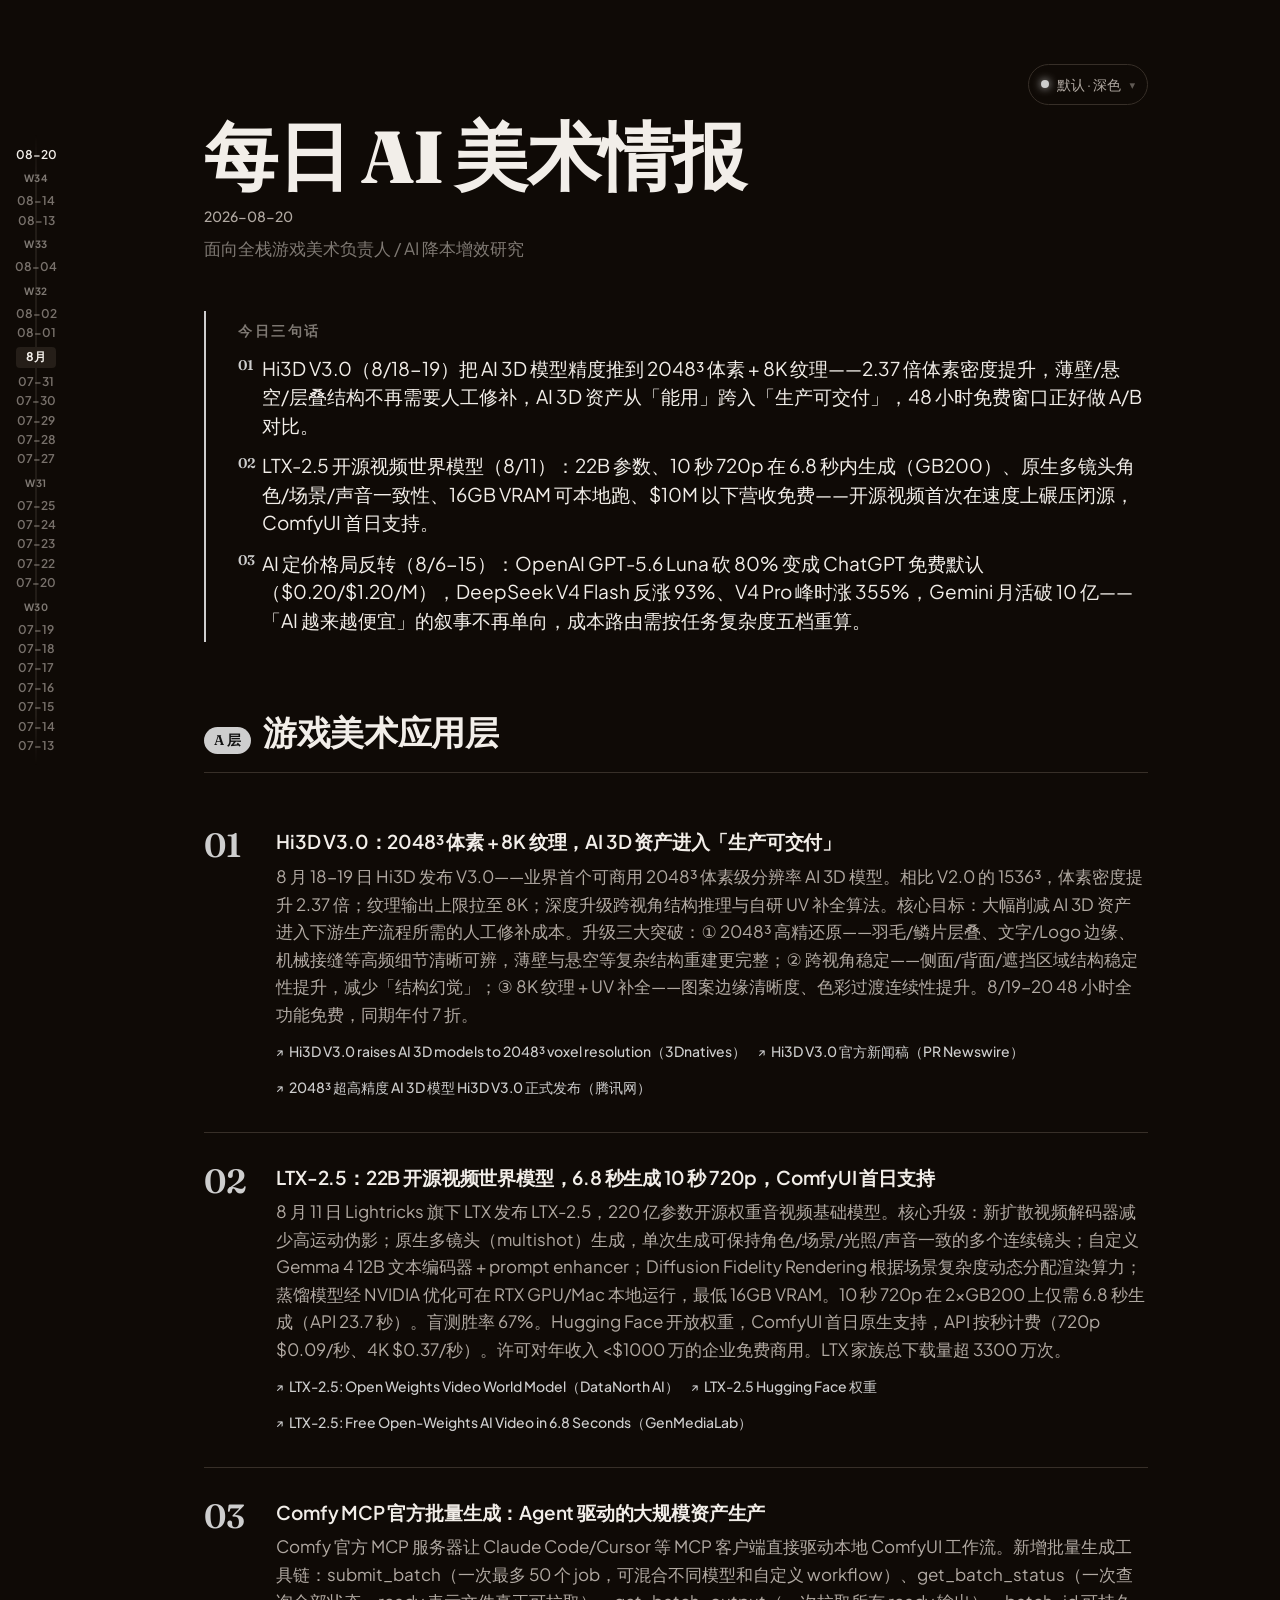
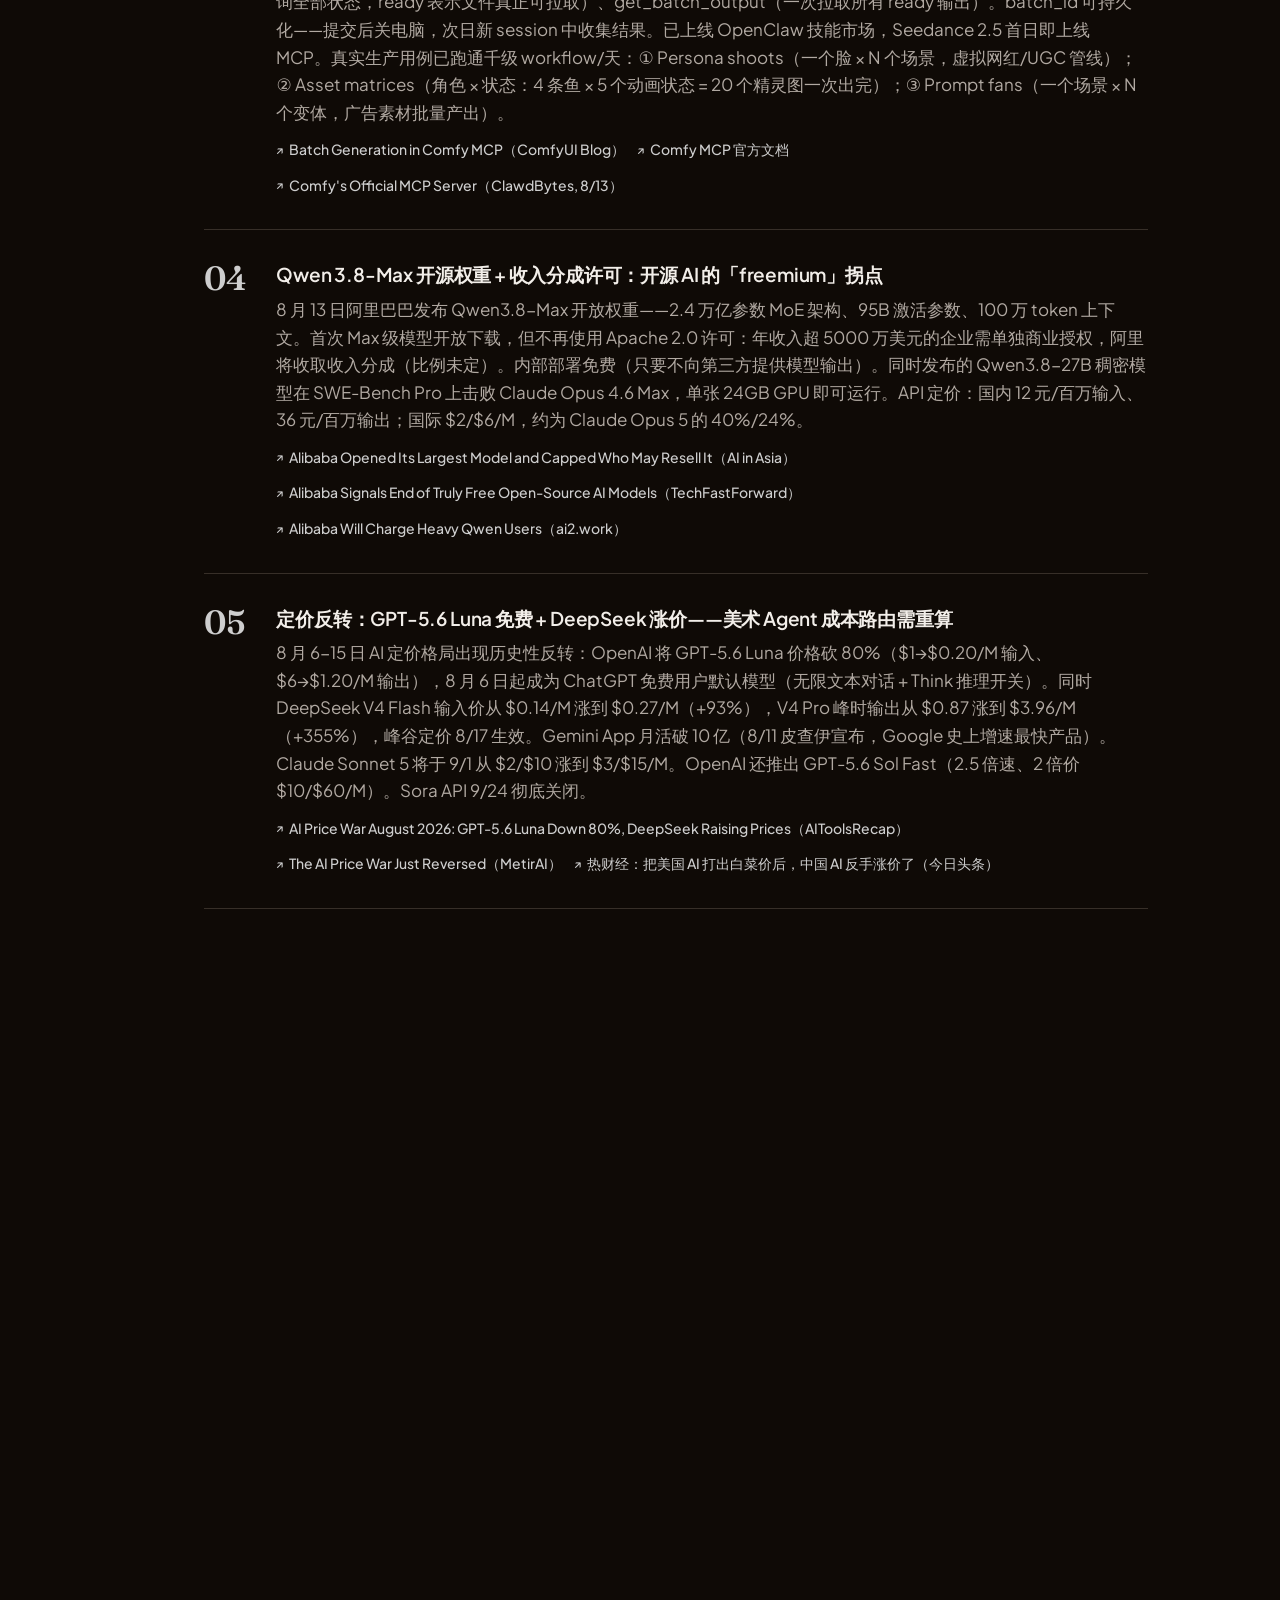
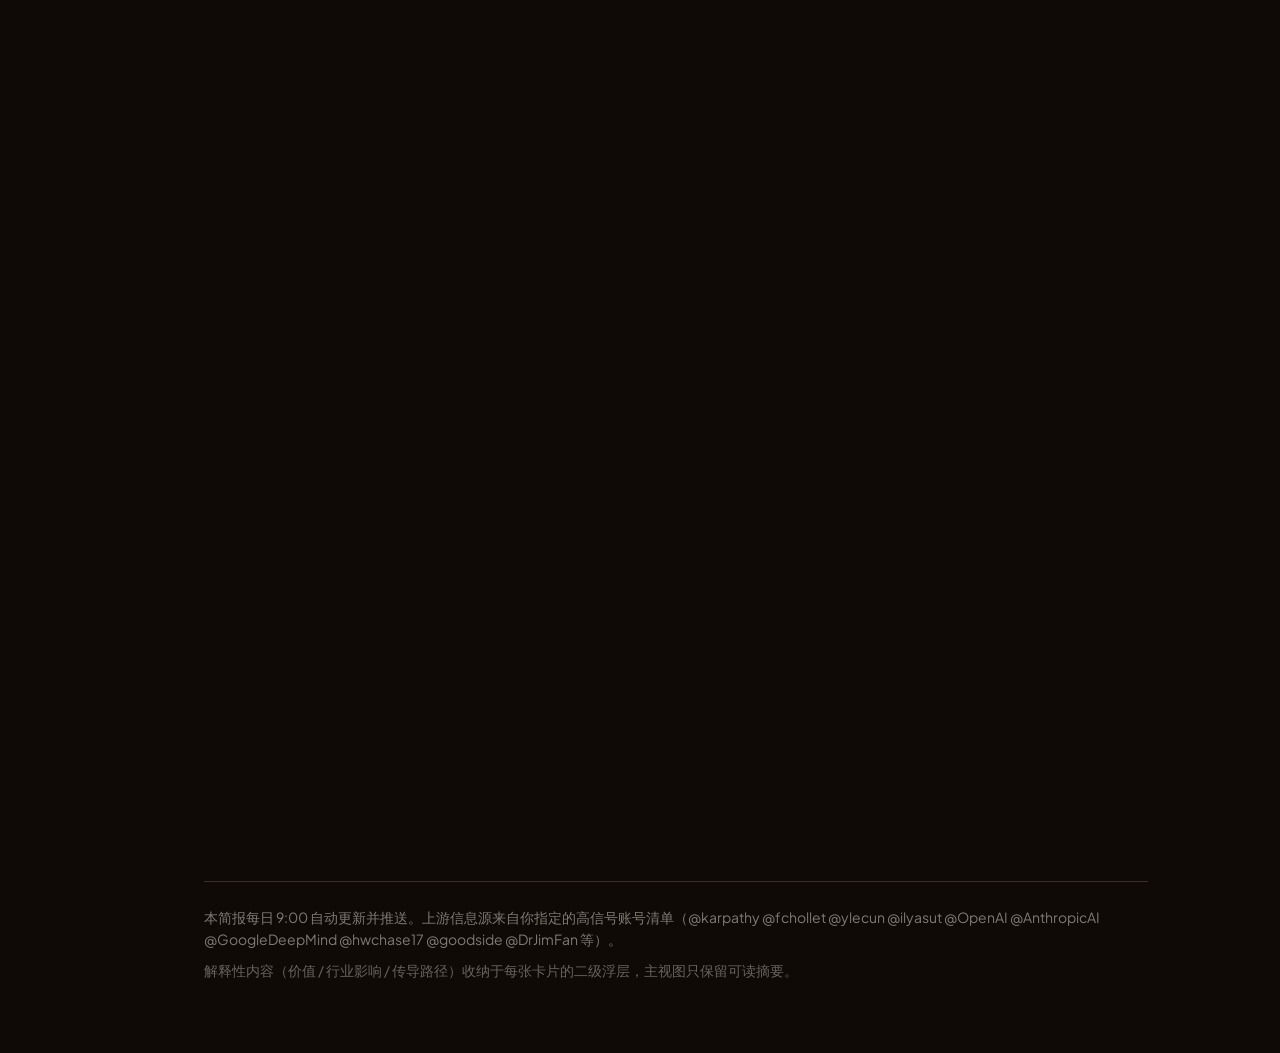
==== index.html @ 5d356153 "去掉重复时间信息：删除周/月总结 range + masthead issue 每日9:00更新" ====
<!DOCTYPE html>
<html lang="zh-CN" data-theme="dark">
<head>
  <meta charset="UTF-8" />
  <meta name="viewport" content="width=device-width, initial-scale=1.0" />
  <title>每日 AI 美术情报</title>
  <meta name="description" content="面向全栈游戏美术负责人 / AI 降本增效研究的每日晨报：游戏美术应用层 + AI 上游信息。" />
  <link rel="preconnect" href="https://fonts.googleapis.com" />
  <link rel="preconnect" href="https://fonts.gstatic.com" crossorigin />
  <!-- 预加载关键字体子集（CLS → 0） -->
  <link rel="preload" as="style"
    href="https://fonts.googleapis.com/css2?family=Fraunces:ital,opsz,wght@0,9..144,400;0,9..144,600;0,9..144,900;1,9..144,500&family=Plus+Jakarta+Sans:wght@400;500;600;700&display=swap" />
  <link href="https://fonts.googleapis.com/css2?family=Fraunces:ital,opsz,wght@0,9..144,400;0,9..144,600;0,9..144,900;1,9..144,500&family=Plus+Jakarta+Sans:wght@400;500;600;700&display=swap" rel="stylesheet" />
  <link rel="stylesheet" href="styles.css?v=20260820i" />
  <link rel="stylesheet" href="skins.css?v=20260820h" />
</head>
<body>
  <a class="skip-link" href="#main">跳到正文</a>

  <aside class="timeline" aria-label="报告时间轴">
    <div class="timeline__track">
      <div class="timeline__bar" aria-hidden="true"></div>
      <div class="timeline__nodes" id="timelineNodes"></div>
    </div>
  </aside>

  <div class="page">
    <header class="masthead">
      <div class="masthead__top">
        <div class="skin-switcher" id="skinSwitcher">
          <button class="skin-btn" id="skinBtn" type="button" aria-haspopup="listbox" aria-expanded="false">
            <span class="skin-btn__dot" id="skinDot" aria-hidden="true"></span>
            <span class="skin-btn__label" id="skinLabel">默认 · 深色</span>
            <span class="skin-btn__arrow" aria-hidden="true">▾</span>
          </button>
          <ul class="skin-menu" id="skinMenu" role="listbox" aria-hidden="true">
            <li role="option" data-skin="default-dark"><button type="button">默认 · 深色</button></li>
            <li role="option" data-skin="default-light"><button type="button">默认 · 浅色</button></li>
            <li role="option" data-skin="beautiful"><button type="button">Beautiful AI</button></li>
            <li role="option" data-skin="matrix"><button type="button">Matrix Rain</button></li>
            <li role="option" data-skin="glass"><button type="button">Liquid Glass</button></li>
            <li role="option" data-skin="aurora"><button type="button">Aurora Flow</button></li>
            <li role="option" data-skin="vhs"><button type="button">Retro VHS</button></li>
          </ul>
        </div>
      </div>
      <h1 class="masthead__title" id="title">每日 AI 美术情报</h1>
      <div class="masthead__meta">
        <span id="date">2026-07-14</span>
      </div>
      <p class="masthead__tagline" id="tagline">面向全栈游戏美术负责人 / AI 降本增效研究</p>
    </header>

    <section class="frame" aria-labelledby="frameTitle">
      <h2 class="frame__title" id="frameTitle">今日三句话</h2>
      <ol class="frame__list" id="editorFrame"></ol>
    </section>

    <!-- 周/月总结视图：与日报同一主界面切换，非弹窗 -->
    <section class="summary-view" id="summaryView" hidden>
      <h2 class="summary-view__title" id="svTitle"></h2>
      <div class="summary-view__sub">这个周期最值得去验证和跑通的事</div>
      <ol class="summary-view__list" id="svFocus"></ol>
    </section>

    <main id="main">
      <section class="layer" data-layer="A" aria-labelledby="layerA-title">
        <div class="layer__head">
          <span class="layer__tag" id="layerA-tag">A 层</span>
          <h2 class="layer__title" id="layerA-title">游戏美术应用层</h2>
        </div>
        <div class="feed" id="layerA"></div>
      </section>

      <section class="layer" data-layer="B" aria-labelledby="layerB-title">
        <div class="layer__head">
          <span class="layer__tag" id="layerB-tag">B 层</span>
          <h2 class="layer__title" id="layerB-title">AI 上游信息</h2>
          <span class="layer__hint">模型 / Agent / 开源 / 机器人 / 安全 / 产品化</span>
        </div>
        <div class="feed" id="layerB"></div>
      </section>

      <section class="actions" aria-labelledby="actionsTitle">
        <h2 class="actions__title" id="actionsTitle">本周建议行动</h2>
        <ol class="actions__list" id="actions"></ol>
      </section>
    </main>

    <footer class="foot">
      <p>本简报每日 9:00 自动更新并推送。上游信息源来自你指定的高信号账号清单（@karpathy @fchollet @ylecun @ilyasut @OpenAI @AnthropicAI @GoogleDeepMind @hwchase17 @goodside @DrJimFan 等）。</p>
      <p class="foot__sub">解释性内容（价值 / 行业影响 / 传导路径）收纳于每张卡片的二级浮层，主视图只保留可读摘要。</p>
    </footer>
  </div>

  <!-- 二级浮层：详情 -->
  <dialog class="detail" id="detail" aria-labelledby="detailTitle">
    <button class="detail__close" id="detailClose" type="button" aria-label="关闭">✕</button>
    <div class="detail__body" id="detailBody"></div>
  </dialog>

  <!-- 提示词复制成功提示 -->
  <div class="copy-toast" id="copyToast" role="status" aria-live="polite">已复制到剪贴板</div>

  <script src="archive.js?v=20260820g"></script>
  <script src="data.js?v=20260820g"></script>
  <script src="skin-effects.js?v=20260820g"></script>
  <script src="app.js?v=20260820g"></script>
</body>
</html>
---- styles.css ----
/* =========================================================
   每日 AI 美术情报 · 设计系统
   基于 impeccable 前端设计 skill：OKLCH 色彩 / 模块化字号 /
   4pt 间距 / 渐进式披露 / 杜绝重复信息
   ========================================================= */

:root {
  /* —— 间距（4pt 基准） —— */
  --s-1: 4px;  --s-2: 8px;  --s-3: 12px; --s-4: 16px;
  --s-5: 24px; --s-6: 32px; --s-7: 48px; --s-8: 64px; --s-9: 96px;

  /* —— 字号（模块化比例，正文固定、标题流体） —— */
  --fs-xs: 0.75rem;
  --fs-sm: 0.875rem;
  --fs-base: 1rem;
  --fs-lg: 1.125rem;
  --fs-xl: clamp(1.4rem, 1rem + 1.6vw, 2rem);
  --fs-2xl: clamp(2rem, 1.2rem + 3.4vw, 3.4rem);
  --fs-display: clamp(2.6rem, 1.4rem + 5vw, 4.6rem);

  /* —— 动效（状态变化，指数缓动，无回弹） —— */
  --ease-out: cubic-bezier(0.22, 1, 0.36, 1);
  --dur: 0.42s;

  --maxw: 760px;
  --radius: 14px;
  --radius-sm: 9px;

  /* 时间轴 */
  --timeline-w: 72px;
  --timeline-week: #c47a52;   /* 灰橙色 */
  --timeline-month: #b76100;  /* 指定月总结色 */
}

/* —— 深色（默认）：单色，无彩色点缀 —— */
:root[data-theme="dark"] {
  --bg:        oklch(15% 0.012 60);
  --surface-1: oklch(19% 0.014 60);
  --surface-2: oklch(24% 0.016 60);
  --border:    oklch(31% 0.016 60);
  --text:      oklch(95% 0.008 70);
  --text-dim:  oklch(74% 0.014 70);
  --text-faint:oklch(58% 0.012 70);
  --accent:    oklch(85% 0 0);            /* 单色：亮白 —— A 层 */
  --accent-ink:oklch(18% 0 0);
  --accent-2:  oklch(66% 0 0);            /* 单色：中灰 —— B 层（仅亮度区分层级） */
  --accent-2-ink: oklch(98% 0 0);
  --shadow: 0 1px 0 oklch(100% 0 0 / 0.04), 0 18px 40px -24px oklch(0% 0 0 / 0.7);
  --backdrop: oklch(10% 0.01 60 / 0.62);
}

/* —— 浅色 —— */
:root[data-theme="light"] {
  --bg:        oklch(96% 0.008 70);
  --surface-1: oklch(99% 0.006 70);
  --surface-2: oklch(93% 0.012 70);
  --border:    oklch(86% 0.014 70);
  --text:      oklch(24% 0.02 60);
  --text-dim:  oklch(42% 0.018 60);
  --text-faint:oklch(56% 0.014 60);
  --accent:    oklch(58% 0.15 62);
  --accent-ink:oklch(99% 0 0);
  --accent-2:  oklch(52% 0.12 232);
  --accent-2-ink: oklch(99% 0 0);
  --shadow: 0 1px 2px oklch(0% 0 0 / 0.05), 0 20px 44px -28px oklch(0% 0 0 / 0.28);
  --backdrop: oklch(40% 0.02 60 / 0.32);
}

* { box-sizing: border-box; }

html { -webkit-text-size-adjust: 100%; }

body {
  margin: 0;
  background: var(--bg);
  color: var(--text);
  font-family: "Plus Jakarta Sans", system-ui, -apple-system, "Segoe UI", sans-serif;
  font-size: var(--fs-base);
  line-height: 1.62;
  font-weight: 400;
  -webkit-font-smoothing: antialiased;
  text-rendering: optimizeLegibility;
  /* 中文标点挤压：行首顿号/句号不再占全宽 */
  text-spacing-trim: trim-start;
  text-wrap: pretty;
  transition: background var(--dur) var(--ease-out), color var(--dur) var(--ease-out);
}

/* —— 标题排平：不孤行、不寡字 —— */
h1, h2, h3, .masthead__title, .layer__title, .actions__title,
.d-title, .item__title {
  text-wrap: balance;
}

::selection { background: var(--accent); color: var(--accent-ink); }

.skip-link {
  position: absolute; left: -999px; top: 0;
  background: var(--accent); color: var(--accent-ink);
  padding: var(--s-2) var(--s-4); border-radius: var(--radius-sm); z-index: 100;
}
.skip-link:focus { left: var(--s-4); top: var(--s-4); }

/* —— 时间轴 —— */
.timeline {
  position: fixed;
  left: 0; top: 0; bottom: 0;
  width: var(--timeline-w);
  z-index: 50;
  display: flex; align-items: center; justify-content: center;
  pointer-events: none;
}

.timeline__track {
  position: relative;
  height: 70vh;
  display: flex; justify-content: center;
  pointer-events: auto;
}

.timeline__bar {
  position: absolute;
  left: 50%; top: 0; bottom: 0;
  width: 1px;
  transform: translateX(-50%);
  background: linear-gradient(
    to bottom,
    transparent 0%,
    var(--border) 8%,
    var(--border) 92%,
    transparent 100%
  );
}

.timeline__nodes {
  position: relative;
  z-index: 2;
  display: flex; flex-direction: column;
  align-items: center;
  gap: 3px;
  height: 100%;
  padding: var(--s-3) 0;
  overflow-y: auto;
  scrollbar-width: none;
}
.timeline__nodes::-webkit-scrollbar { display: none; }

.timeline__node {
  display: flex; align-items: center; justify-content: center;
  background: transparent; border: none; color: inherit;
  cursor: pointer; padding: 1px var(--s-1);
  font: inherit; line-height: 1.2;
  font-size: var(--fs-xs); font-weight: 600;
  color: var(--text-dim);
  transition: opacity var(--dur) var(--ease-out), color var(--dur) var(--ease-out), transform var(--dur) var(--ease-out);
  opacity: 0.65;
  white-space: nowrap;
}

.timeline__node--day:hover,
.timeline__node--day:focus-visible {
  opacity: 1;
  outline: none;
  transform: scale(1.08);
}

.timeline__node--active { opacity: 1; color: var(--text); }

/* 周总结标签：靠字重/字号/字色区分，去掉封闭边框 */
.timeline__node--week {
  font-size: 10px;
  font-weight: 700;
  letter-spacing: 0.06em;
  padding: 2px 4px;
  margin: 4px 0;
  border: 0;
  color: var(--text-faint);
  background: transparent;
  opacity: 1;
  transition: color var(--dur) var(--ease-out);
}
.timeline__node--week:hover {
  color: var(--accent);
  opacity: 1;
}

/* 月总结标签：实心方块标签 */
.timeline__node--month {
  font-size: var(--fs-xs);
  font-weight: 700;
  padding: 3px 10px;
  margin: 3px 0;
  border-radius: 4px;
  background: var(--surface-2);
  color: var(--text);
  opacity: 1;
  transition: color var(--dur) var(--ease-out), background var(--dur) var(--ease-out);
}
.timeline__node--month:hover {
  color: var(--accent);
  background: var(--surface-1);
  opacity: 1;
}

/* 激活态：周（字色变实）/ 月（反色实心） */
.timeline__node--week.timeline__node--active {
  color: var(--text);
  opacity: 1;
}
.timeline__node--month.timeline__node--active {
  background: var(--text);
  color: var(--bg);
  opacity: 1;
}

.timeline__label {
  font-size: inherit; font-weight: inherit;
  color: inherit;
}

.timeline__node--active .timeline__label { color: var(--text); }

.page {
  max-width: var(--maxw);
  margin: 0 auto;
  padding: clamp(var(--s-5), 4vw, var(--s-8)) clamp(var(--s-4), 5vw, var(--s-6)) var(--s-8);
  padding-left: calc(var(--timeline-w) + clamp(var(--s-4), 5vw, var(--s-6)));
}

/* —— 报头 —— */
.masthead { margin-bottom: var(--s-7); }
.masthead__top {
  display: flex; align-items: center; justify-content: flex-end;
  gap: var(--s-4); margin-bottom: var(--s-4);
}
.theme-toggle {
  display: inline-flex; align-items: center; gap: var(--s-2);
  background: transparent; color: var(--text-dim);
  border: 0;
  border-radius: 999px;
  padding: var(--s-2) var(--s-3); cursor: pointer; font: inherit;
  font-size: var(--fs-sm); transition: color var(--dur) var(--ease-out);
}
.theme-toggle:hover { color: var(--text); }
.theme-toggle__icon { font-size: 1.05em; line-height: 1; }

.masthead__title {
  font-family: "Fraunces", Georgia, serif;
  font-weight: 900; font-size: var(--fs-display);
  line-height: 0.98; letter-spacing: -0.02em;
  margin: 0 0 var(--s-3);
  font-optical-sizing: auto;
}
.masthead__meta {
  display: flex; align-items: center; gap: var(--s-3);
  color: var(--text-dim); font-size: var(--fs-sm); font-weight: 500;
  margin-bottom: var(--s-2);
}
.masthead__tagline { margin: 0; color: var(--text-faint); font-size: var(--fs-base); }

/* —— 今日三句话（导语，非重复） —— */
.frame {
  border-left: 2px solid var(--accent);
  padding: var(--s-2) 0 var(--s-2) var(--s-5);
  margin-bottom: var(--s-8);
}
.frame__title {
  font-size: var(--fs-sm); letter-spacing: 0.18em; text-transform: uppercase;
  color: var(--text-faint); font-weight: 700; margin: 0 0 var(--s-3);
}
.frame__list {
  margin: 0; padding: 0; list-style: none;
  display: flex; flex-direction: column; gap: var(--s-3);
}
.frame__list li {
  position: relative; padding-left: var(--s-5);
  color: var(--text); font-size: var(--fs-lg); line-height: 1.5;
}
.frame__list li::before {
  content: counter(frame-counter, decimal-leading-zero);
  counter-increment: frame-counter;
  position: absolute; left: 0; top: 0.1em;
  font-family: "Fraunces", serif; font-weight: 600;
  font-size: var(--fs-sm); color: var(--accent);
}
.frame__list { counter-reset: frame-counter; }

/* —— 层级 —— */
.layer {
  margin-bottom: var(--s-8);
  content-visibility: auto;
  contain-intrinsic-size: auto 600px;
}
.layer__head {
  display: flex; align-items: baseline; gap: var(--s-3);
  flex-wrap: wrap; margin-bottom: var(--s-5);
  padding-bottom: var(--s-3); border-bottom: 1px solid var(--border);
}
.layer__tag {
  font-family: "Fraunces", serif; font-weight: 600;
  font-size: var(--fs-sm); padding: 2px 10px; border-radius: 999px;
  background: var(--surface-2); color: var(--text-dim);
}
.layer[data-layer="A"] .layer__tag { background: var(--accent); color: var(--accent-ink); }
.layer[data-layer="B"] .layer__tag { background: var(--accent-2); color: var(--accent-2-ink); }
.layer__title {
  font-family: "Fraunces", serif; font-weight: 600;
  font-size: var(--fs-xl); margin: 0; letter-spacing: -0.01em;
}
.layer__hint {
  margin-left: auto; font-size: var(--fs-xs); color: var(--text-faint);
  font-weight: 500;
}

/* —— 信息流（非卡片网格，留白分组） —— */
.feed { display: flex; flex-direction: column; }
.item {
  display: grid; grid-template-columns: auto 1fr; gap: var(--s-4) var(--s-5);
  padding: var(--s-5) 0; border-bottom: 1px solid var(--border);
  text-align: left; width: 100%; background: none; border-left: 0; border-right: 0; border-top: 0;
  cursor: pointer; font: inherit; color: inherit;
}
/* hover 反馈只用颜色，不用 padding/transform —— 避免文字重新换行闪烁 */
.item:hover .item__title { color: var(--accent); }
.item:focus-visible { outline: 2px solid var(--accent); outline-offset: -2px; border-radius: var(--radius-sm); }
.item__idx {
  font-family: "Fraunces", serif; font-weight: 600; font-size: var(--fs-xl);
  color: var(--text-faint); line-height: 1; min-width: 2.2ch;
}
.layer[data-layer="A"] .item__idx { color: var(--accent); }
.layer[data-layer="B"] .item__idx { color: var(--accent-2); }
.item__main { min-width: 0; }
.item__title {
  font-size: var(--fs-lg); font-weight: 600; line-height: 1.35;
  margin: 0 0 var(--s-2); letter-spacing: -0.01em;
}
.item__summary { margin: 0 0 var(--s-3); color: var(--text-dim); font-size: var(--fs-base); }
.item__foot { display: flex; align-items: center; gap: var(--s-3); flex-wrap: wrap; }
.item__links { display: flex; gap: var(--s-3); flex-wrap: wrap; }
.src {
  display: inline-flex; align-items: center; gap: 5px;
  font-size: var(--fs-sm); font-weight: 500; color: var(--accent);
  text-decoration: none; border-bottom: 1px solid transparent;
  transition: border-color var(--dur) var(--ease-out);
}
.item[data-layer="B"] .src { color: var(--accent-2); }
.src:hover { border-color: currentColor; }
.src::before { content: "↗"; font-size: 0.85em; }

/* —— 本周行动 —— */
.actions {
  margin-top: var(--s-7);
  content-visibility: auto;
  contain-intrinsic-size: auto 400px;
}
.actions__title {
  font-family: "Fraunces", serif; font-weight: 600; font-size: var(--fs-xl);
  margin: 0 0 var(--s-4); letter-spacing: -0.01em;
}
.actions__list { margin: 0; padding: 0; list-style: none; counter-reset: act; display: flex; flex-direction: column; gap: var(--s-3); }
.actions__list > li {
  counter-increment: act; position: relative; padding-left: var(--s-6);
  color: var(--text); font-size: var(--fs-base);
}
.actions__list > li::before {
  content: counter(act); position: absolute; left: 0; top: 0.05em;
  width: 1.6em; height: 1.6em; display: grid; place-items: center;
  font-family: "Fraunces", serif; font-weight: 600; font-size: var(--fs-sm);
  color: var(--text-faint);
  background: transparent;
}

.action { display: flex; flex-direction: column; gap: var(--s-2); }
.action__head { color: var(--text); }
.action__expand,
.action__copy {
  align-self: flex-start;
  background: transparent; color: var(--text-dim);
  border: 0;
  border-radius: 0;
  padding: var(--s-1) 0; cursor: pointer; font: inherit; font-size: var(--fs-sm); font-weight: 600;
  transition: color var(--dur) var(--ease-out);
}
.action__expand:hover,
.action__copy:hover { color: var(--text); }
.action__body {
  margin-top: var(--s-3);
  padding: 0;
  background: transparent;
  border: 0;
  display: flex; flex-direction: column; gap: var(--s-3);
}
.action__summary {
  margin: 0; color: var(--text-dim); font-size: var(--fs-sm);
  border-left: 2px solid var(--accent); padding-left: var(--s-3);
}
.action__sub {
  font-size: var(--fs-xs); letter-spacing: 0.14em; text-transform: uppercase;
  font-weight: 700; color: var(--text-faint);
  margin-top: var(--s-2);
}
.action__deploy {
  margin: 0; padding-left: var(--s-5);
  color: var(--text-dim); font-size: var(--fs-sm);
}
.action__deploy li { margin-bottom: var(--s-1); }
.action__prompt {
  margin: 0; padding: 0;
  background: transparent; color: var(--text-dim);
  border: 0;
  font-size: 0.8rem; line-height: 1.55;
  white-space: pre-wrap; word-break: break-word;
  max-height: 260px; overflow: auto;
}

/* —— 复制提示 —— */
.copy-toast {
  position: fixed; left: 50%; bottom: var(--s-6);
  transform: translateX(-50%) translateY(20px);
  background: var(--accent); color: var(--accent-ink);
  padding: var(--s-3) var(--s-5); border-radius: var(--radius-sm);
  font-size: var(--fs-sm); font-weight: 600;
  opacity: 0; pointer-events: none;
  transition: opacity var(--dur) var(--ease-out), transform var(--dur) var(--ease-out);
  z-index: 200;
}
.copy-toast--show { opacity: 1; transform: translateX(-50%) translateY(0); }

/* —— 页脚 —— */
.foot {
  margin-top: var(--s-8); padding-top: var(--s-5);
  border-top: 1px solid var(--border);
  color: var(--text-faint); font-size: var(--fs-sm); line-height: 1.6;
}
.foot p { margin: 0 0 var(--s-2); }
.foot__sub { color: var(--text-faint); opacity: 0.8; }

/* —— 周/月总结视图（主界面内联切换，非弹窗） —— */
.summary-view { margin-bottom: var(--s-8); }
.summary-view[hidden] { display: none; }
.summary-view__title {
  font-family: "Fraunces", serif; font-weight: 600; font-size: var(--fs-xl);
  line-height: 1.2; margin: 0 0 var(--s-2); letter-spacing: -0.01em;
}
.summary-view__sub {
  font-size: var(--fs-sm); font-weight: 700; color: var(--text-faint);
  letter-spacing: 0.06em; margin-bottom: var(--s-4);
}
.summary-view__list {
  margin: 0; padding: 0; list-style: none; counter-reset: sv;
  display: flex; flex-direction: column; gap: var(--s-4);
}
.summary-view__list > li {
  counter-increment: sv; position: relative;
  color: var(--text); font-size: var(--fs-lg); line-height: 1.55;
  padding-left: var(--s-5);
}
.summary-view__list > li::before {
  content: counter(sv, decimal-leading-zero);
  position: absolute; left: 0; top: 0.12em;
  font-family: "Fraunces", serif; font-weight: 600;
  font-size: var(--fs-sm); color: var(--text-faint);
}

/* —— 二级浮层（dialog）：详情 —— */
.detail {
  width: min(620px, 92vw); max-height: 86vh; overflow: auto;
  padding: clamp(var(--s-5), 4vw, var(--s-7));
  background: var(--surface-1); color: var(--text);
  border: 0;
  border-radius: 0;
  box-shadow: var(--shadow);
  margin: auto;
}
.detail::backdrop { background: var(--backdrop); backdrop-filter: blur(6px); }
.detail[open] { animation: pop var(--dur) var(--ease-out); }
@keyframes pop {
  from { opacity: 0; transform: translateY(14px) scale(0.98); }
  to   { opacity: 1; transform: none; }
}
.detail__close {
  position: sticky; top: 0; float: right;
  width: 36px; height: 36px; display: grid; place-items: center;
  background: transparent; border: 0;
  color: var(--text-dim); border-radius: 50%; cursor: pointer; font-size: 1rem;
  transition: color var(--dur) var(--ease-out);
}
.detail__close:hover { color: var(--text); }
.detail__body { clear: both; }

.d-tag {
  display: inline-block; font-size: var(--fs-xs); letter-spacing: 0.16em;
  text-transform: uppercase; font-weight: 700; color: var(--accent);
  margin-bottom: var(--s-3);
}
.d-title {
  font-family: "Fraunces", serif; font-weight: 600; font-size: var(--fs-xl);
  line-height: 1.2; margin: 0 0 var(--s-4); letter-spacing: -0.01em;
}
.d-block { margin-bottom: var(--s-5); }
.d-block__h {
  display: flex; align-items: center; gap: var(--s-2);
  font-size: var(--fs-sm); font-weight: 700; color: var(--text-dim);
  margin: 0 0 var(--s-2); letter-spacing: 0.02em;
}
.d-block__h .ic { font-size: 1.1em; }
.d-block p { margin: 0; color: var(--text); line-height: 1.66; }
.d-block--value .d-block__h { color: var(--accent); }
.d-block--impact .d-block__h { color: var(--accent-2); }
.d-links { display: flex; flex-wrap: wrap; gap: var(--s-3); }
.d-links a {
  font-size: var(--fs-sm); font-weight: 500; color: var(--accent);
  text-decoration: none; border-bottom: 1px solid transparent;
}
.d-links a:hover { border-color: currentColor; }

/* —— 宽屏：拉宽主区域，消除两侧留白过大 —— */
@media (min-width: 1100px) {
  :root {
    --maxw: 1080px;
    --fs-base: 1.0625rem;
    --fs-lg: 1.1875rem;
    --fs-xl: clamp(1.5rem, 1rem + 1.4vw, 2.1rem);
  }
  .page {
    padding: clamp(var(--s-6), 5vw, var(--s-8)) clamp(var(--s-4), 4vw, var(--s-6)) var(--s-8);
    padding-left: calc(var(--timeline-w) + clamp(var(--s-4), 4vw, var(--s-6)));
  }
  .frame {
    padding-left: var(--s-6);
  }
  .item {
    padding: var(--s-6) 0;
  }
}

/* ≥1400px：进一步拉宽，去掉宽屏双列卡片化封装，保持单列流式更疏朗 */
@media (min-width: 1400px) {
  :root {
    --maxw: 1480px;
  }
  .page {
    padding: clamp(var(--s-6), 5vw, var(--s-8)) clamp(var(--s-5), 4vw, var(--s-7)) var(--s-8);
    padding-left: calc(var(--timeline-w) + clamp(var(--s-5), 4vw, var(--s-7)));
  }

  /* 今日三句话：三列并排，纯背景无卡片框 */
  .frame__list {
    display: grid;
    grid-template-columns: repeat(3, 1fr);
    gap: var(--s-6);
  }
  .frame__list li {
    font-size: var(--fs-base);
  }

  /* 信息流：保持单列流式，去掉原 .item 卡片封装（border / border-radius / background） */
  .item {
    padding: var(--s-6) 0;
    background: transparent;
    border: 0;
    border-bottom: 1px solid var(--border);
    border-radius: 0;
    margin-bottom: 0;
  }

  /* 行动：双列 */
  .actions__list {
    display: grid;
    grid-template-columns: repeat(2, 1fr);
    gap: var(--s-6) var(--s-7);
  }
}

/* ≥1800px：超宽屏顶满 1750px，外侧留白只剩时间轴固定宽度 */
@media (min-width: 1800px) {
  :root {
    --maxw: 1750px;
  }
  .page {
    padding: clamp(var(--s-6), 5vw, var(--s-8)) clamp(var(--s-6), 4vw, var(--s-8)) var(--s-8);
    padding-left: calc(var(--timeline-w) + clamp(var(--s-6), 4vw, var(--s-8)));
  }
  /* 行动三列 */
  .actions__list {
    grid-template-columns: repeat(3, 1fr);
    gap: var(--s-6) var(--s-7);
  }
}

/* —— 响应式 —— */
@media (max-width: 760px) {
  .timeline { display: none; }
  .page {
    padding-left: clamp(var(--s-4), 5vw, var(--s-6));
  }
}

@media (max-width: 540px) {
  .item { grid-template-columns: 1fr; gap: var(--s-2); }
  .item__idx { font-size: var(--fs-lg); }
  .layer__hint { display: none; }
  .masthead__meta { flex-wrap: wrap; }
  .actions__list > li { padding-left: var(--s-5); }
  .actions__list > li::before { width: 1.4em; height: 1.4em; }
}

/* —— 滚动入场：纯合成器线程，零 JS —— */
@supports (animation-timeline: view()) {
  /* 标题/层头/总结视图：淡入 + 上滑 */
  .layer > .layer__head, .actions__title, .summary-view__list > li {
    animation: fadeSlideIn var(--dur) var(--ease-out) both;
    animation-timeline: view();
    animation-range: entry 0% cover 30%;
  }
  /* 卡片：只做透明度（不能动 transform，会覆盖宽屏 hover 上浮效果） */
  .item {
    animation: fadeIn var(--dur) var(--ease-out) both;
    animation-timeline: view();
    animation-range: entry 0% cover 25%;
  }
  @keyframes fadeSlideIn {
    from { opacity: 0; transform: translateY(12px); }
    to   { opacity: 1; transform: none; }
  }
  @keyframes fadeIn {
    from { opacity: 0; }
    to   { opacity: 1; }
  }
}

@media (prefers-reduced-motion: reduce) {
  *, *::before, *::after { animation-duration: 0.001ms !important; transition-duration: 0.001ms !important; }
}
---- skins.css ----
/* =========================================================
   皮肤系统 · 6 套皮肤（默认 + 5 新增）
   灵感来源：beautifului.dev / canvasui.dev / 21st.dev
   每套皮肤有独特的色彩 + 动态效果
   ========================================================= */

/* —— Canvas 背景层（由 skin-effects.js 动态创建） —— */
#skin-canvas {
  position: fixed;
  top: 0; left: 0;
  width: 100%; height: 100%;
  pointer-events: none;
  z-index: 0;
}

/* 非默认皮肤：内容层提升 z-index 到 canvas 之上 */
[data-skin="beautiful"] .page,
[data-skin="matrix"] .page,
[data-skin="glass"] .page,
[data-skin="aurora"] .page,
[data-skin="vhs"] .page {
  position: relative;
  z-index: 1;
}

/* =========================================================
   皮肤切换器 UI
   ========================================================= */
.skin-switcher { position: relative; }

.skin-btn {
  display: inline-flex;
  align-items: center;
  gap: var(--s-2);
  background: transparent;
  color: var(--text-dim);
  border: 1px solid var(--border);
  border-radius: 999px;
  padding: var(--s-2) var(--s-3);
  cursor: pointer;
  font: inherit;
  font-size: var(--fs-sm);
  transition: color var(--dur) var(--ease-out), border-color var(--dur) var(--ease-out);
}
.skin-btn:hover { color: var(--text); border-color: var(--accent); }

.skin-btn__dot {
  width: 8px; height: 8px;
  border-radius: 50%;
  background: var(--accent);
  flex-shrink: 0;
  transition: background var(--dur) var(--ease-out);
  box-shadow: 0 0 8px currentColor;
  color: var(--accent);
}

.skin-btn__arrow { font-size: 0.8em; opacity: 0.5; }

.skin-menu {
  position: absolute;
  top: calc(100% + 6px);
  right: 0;
  min-width: 190px;
  background: var(--surface-1);
  border: 1px solid var(--border);
  border-radius: var(--radius-sm);
  box-shadow: var(--shadow);
  list-style: none;
  margin: 0;
  padding: var(--s-1);
  z-index: 200;
  display: none;
}
.skin-menu--open {
  display: block;
  animation: skin-pop var(--dur) var(--ease-out);
}
@keyframes skin-pop {
  from { opacity: 0; transform: translateY(-8px); }
  to   { opacity: 1; transform: none; }
}

.skin-menu li { margin: 0; }
.skin-menu button {
  width: 100%;
  display: flex;
  align-items: center;
  gap: var(--s-2);
  text-align: left;
  background: none;
  border: none;
  color: var(--text-dim);
  padding: var(--s-2) var(--s-3);
  border-radius: var(--radius-sm);
  cursor: pointer;
  font: inherit;
  font-size: var(--fs-sm);
  transition: background var(--dur) var(--ease-out), color var(--dur) var(--ease-out);
}
.skin-menu button:hover {
  background: var(--surface-2);
  color: var(--text);
}
.skin-menu button::before {
  content: "";
  width: 10px; height: 10px;
  border-radius: 50%;
  flex-shrink: 0;
}
.skin-menu li[data-skin="default-dark"] button::before { background: oklch(80% 0.135 68); }
.skin-menu li[data-skin="default-light"] button::before { background: oklch(58% 0.15 62); }
.skin-menu li[data-skin="beautiful"] button::before { background: oklch(62% 0.16 135); }
.skin-menu li[data-skin="matrix"] button::before { background: #00ff41; box-shadow: 0 0 6px #00ff41; }
.skin-menu li[data-skin="glass"] button::before { background: oklch(78% 0.13 200); }
.skin-menu li[data-skin="aurora"] button::before { background: oklch(72% 0.14 190); box-shadow: 0 0 6px oklch(72% 0.14 190); }
.skin-menu li[data-skin="vhs"] button::before { background: oklch(62% 0.18 30); }

.skin-menu li[data-active] button {
  color: var(--accent);
  font-weight: 600;
}

/* =========================================================
   皮肤 1 · Beautiful AI（beautifului.dev 风格）
   干净 / 极简 / AI 原生 / shimmer 扫光 / 流式入场
   ========================================================= */
[data-skin="beautiful"] {
  --bg: oklch(97% 0.006 120);
  --surface-1: oklch(99% 0.003 120);
  --surface-2: oklch(94% 0.008 120);
  --border: oklch(90% 0.006 120);
  --text: oklch(22% 0.008 120);
  --text-dim: oklch(45% 0.01 120);
  --text-faint: oklch(60% 0.008 120);
  --accent: oklch(62% 0.16 135);
  --accent-ink: oklch(98% 0.01 135);
  --accent-2: oklch(55% 0.12 250);
  --accent-2-ink: oklch(98% 0.01 250);
  --shadow: 0 1px 3px oklch(0% 0 0 / 0.06), 0 8px 24px -12px oklch(0% 0 0 / 0.12);
  --backdrop: oklch(30% 0.02 120 / 0.28);
  --radius: 16px;
  --radius-sm: 10px;
}

[data-skin="beautiful"] body {
  font-family: "Plus Jakarta Sans", system-ui, -apple-system, "Segoe UI", sans-serif;
}

[data-skin="beautiful"] .masthead__title,
[data-skin="beautiful"] .layer__title,
[data-skin="beautiful"] .actions__title,
[data-skin="beautiful"] .d-title,
[data-skin="beautiful"] .summary__title,
[data-skin="beautiful"] .frame__list li::before,
[data-skin="beautiful"] .actions__list > li::before,
[data-skin="beautiful"] .layer__tag,
[data-skin="beautiful"] .item__idx {
  font-family: "Plus Jakarta Sans", system-ui, sans-serif;
  font-weight: 700;
}

/* 点阵网格背景 */
[data-skin="beautiful"] body::before {
  content: "";
  position: fixed;
  top: 0; left: 0;
  width: 100%; height: 100%;
  background-image: radial-gradient(oklch(80% 0.01 120 / 0.35) 1px, transparent 1px);
  background-size: 24px 24px;
  pointer-events: none;
  z-index: 0;
}

/* kicker 前脉动圆点 */
[data-skin="beautiful"] .kicker::before {
  content: "";
  display: inline-block;
  width: 6px; height: 6px;
  border-radius: 50%;
  background: var(--accent);
  margin-right: 8px;
  vertical-align: middle;
  animation: beautiful-pulse 2s ease-in-out infinite;
}
@keyframes beautiful-pulse {
  0%, 100% { opacity: 1; transform: scale(1); }
  50% { opacity: 0.3; transform: scale(0.7); }
}

/* 卡片 hover 扫光 */
[data-skin="beautiful"] .item {
  position: relative;
  overflow: hidden;
  border-radius: var(--radius);
  background: var(--surface-1);
  border: 1px solid var(--border);
}
[data-skin="beautiful"] .item::after {
  content: "";
  position: absolute;
  top: 0; left: -100%;
  width: 60%; height: 100%;
  background: linear-gradient(90deg, transparent, oklch(62% 0.16 135 / 0.08), transparent);
  transition: left 0.6s var(--ease-out);
  pointer-events: none;
}
[data-skin="beautiful"] .item:hover::after { left: 130%; }

/* 今日三句话流式入场 */
[data-skin="beautiful"] .frame__list li {
  overflow: hidden;
  animation: beautiful-stream 0.5s var(--ease-out) backwards;
}
[data-skin="beautiful"] .frame__list li:nth-child(1) { animation-delay: 0.1s; }
[data-skin="beautiful"] .frame__list li:nth-child(2) { animation-delay: 0.35s; }
[data-skin="beautiful"] .frame__list li:nth-child(3) { animation-delay: 0.6s; }
@keyframes beautiful-stream {
  from { opacity: 0; transform: translateX(-12px); }
  to   { opacity: 1; transform: none; }
}

/* 层级标题渐变底线 */
[data-skin="beautiful"] .layer__head {
  border-bottom: 2px solid transparent;
  border-image: linear-gradient(90deg, var(--accent), var(--accent-2), transparent) 1;
}

/* =========================================================
   皮肤 2 · Matrix Rain（canvasui.dev Glyph Rain 风格）
   纯黑 / 矩阵绿 / 降雨字符 / 终端美学
   ========================================================= */
[data-skin="matrix"] {
  --bg: #000000;
  --surface-1: oklch(6% 0.015 140 / 0.88);
  --surface-2: oklch(10% 0.02 140);
  --border: oklch(22% 0.04 140);
  --text: oklch(88% 0.08 140);
  --text-dim: oklch(58% 0.06 140);
  --text-faint: oklch(42% 0.04 140);
  --accent: #00ff41;
  --accent-ink: #000000;
  --accent-2: oklch(65% 0.1 200);
  --accent-2-ink: oklch(8% 0.02 200);
  --shadow: 0 0 20px oklch(62% 0.16 140 / 0.12), 0 0 40px oklch(62% 0.16 140 / 0.06);
  --backdrop: oklch(0% 0 0 / 0.85);
  --radius: 4px;
  --radius-sm: 2px;
}

[data-skin="matrix"] body {
  font-family: ui-monospace, "SF Mono", "Cascadia Code", "Roboto Mono", Consolas, monospace;
  text-shadow: 0 0 6px oklch(62% 0.16 140 / 0.25);
}

[data-skin="matrix"] .masthead__title,
[data-skin="matrix"] .layer__title,
[data-skin="matrix"] .actions__title,
[data-skin="matrix"] .d-title,
[data-skin="matrix"] .summary__title,
[data-skin="matrix"] .layer__tag,
[data-skin="matrix"] .item__idx,
[data-skin="matrix"] .frame__list li::before,
[data-skin="matrix"] .actions__list > li::before {
  font-family: ui-monospace, "SF Mono", monospace;
  font-weight: 700;
  text-shadow: 0 0 12px oklch(62% 0.16 140 / 0.4);
}

[data-skin="matrix"] .item {
  background: var(--surface-1);
  border: 1px solid var(--border);
  border-left: 2px solid var(--accent);
  border-radius: var(--radius);
  backdrop-filter: blur(2px);
}
[data-skin="matrix"] .item:hover {
  border-color: var(--accent);
  box-shadow: 0 0 15px oklch(62% 0.16 140 / 0.2), inset 0 0 15px oklch(62% 0.16 140 / 0.04);
}

[data-skin="matrix"] .kicker {
  color: var(--accent);
  text-shadow: 0 0 8px var(--accent);
  letter-spacing: 0.4em;
}

/* 标题后闪烁光标 */
[data-skin="matrix"] .masthead__title::after {
  content: "_";
  color: var(--accent);
  animation: matrix-blink 1s step-end infinite;
  font-weight: 400;
}
@keyframes matrix-blink { 50% { opacity: 0; } }

/* =========================================================
   皮肤 3 · Liquid Glass（canvasui.dev Glass/Bubble + 21st.dev Liquid）
   半透明 / 毛玻璃 / 渐变 blob / 折射光
   ========================================================= */
[data-skin="glass"] {
  --bg: oklch(14% 0.04 290);
  --surface-1: oklch(18% 0.035 290 / 0.6);
  --surface-2: oklch(22% 0.04 290 / 0.5);
  --border: oklch(100% 0 0 / 0.1);
  --text: oklch(92% 0.012 290);
  --text-dim: oklch(75% 0.015 290);
  --text-faint: oklch(58% 0.012 290);
  --accent: oklch(78% 0.13 200);
  --accent-ink: oklch(15% 0.03 200);
  --accent-2: oklch(73% 0.11 330);
  --accent-2-ink: oklch(15% 0.03 330);
  --shadow: 0 8px 32px oklch(0% 0 0 / 0.3), inset 0 1px 0 oklch(100% 0 0 / 0.08);
  --backdrop: oklch(10% 0.03 290 / 0.6);
  --radius: 20px;
  --radius-sm: 14px;
}

[data-skin="glass"] .item {
  background: var(--surface-1);
  backdrop-filter: blur(20px) saturate(1.2);
  -webkit-backdrop-filter: blur(20px) saturate(1.2);
  border: 1px solid oklch(100% 0 0 / 0.12);
  border-radius: var(--radius);
  overflow: hidden;
}
[data-skin="glass"] .item::before {
  content: "";
  position: absolute;
  top: 0; left: 0; right: 0;
  height: 1px;
  background: linear-gradient(90deg, transparent, oklch(100% 0 0 / 0.35), transparent);
  pointer-events: none;
}
[data-skin="glass"] .item:hover {
  border-color: oklch(78% 0.13 200 / 0.35);
  background: oklch(20% 0.04 290 / 0.65);
  box-shadow: 0 0 30px oklch(78% 0.13 200 / 0.12), inset 0 1px 0 oklch(100% 0 0 / 0.12);
}

[data-skin="glass"] .frame {
  background: oklch(18% 0.035 290 / 0.5);
  backdrop-filter: blur(16px);
  -webkit-backdrop-filter: blur(16px);
  border: 1px solid oklch(100% 0 0 / 0.08);
  border-left: none;
  border-radius: var(--radius);
  padding: var(--s-4) var(--s-5);
}

[data-skin="glass"] .masthead__title {
  text-shadow: 0 0 40px oklch(78% 0.13 200 / 0.25);
}

[data-skin="glass"] .layer__head {
  border-bottom: 1px solid oklch(100% 0 0 / 0.08);
}

[data-skin="glass"] .detail,
[data-skin="glass"] .summary {
  backdrop-filter: blur(24px) saturate(1.3);
  -webkit-backdrop-filter: blur(24px) saturate(1.3);
  background: oklch(18% 0.035 290 / 0.85);
}

/* =========================================================
   皮肤 4 · Aurora Flow（21st.dev Futuristic Hero / Sphere / Ethereal）
   深邃靛蓝 / 极光渐变流 / 发光边缘 / 粒子尘
   ========================================================= */
[data-skin="aurora"] {
  --bg: oklch(11% 0.035 275);
  --surface-1: oklch(15% 0.03 275 / 0.82);
  --surface-2: oklch(19% 0.035 275);
  --border: oklch(28% 0.04 275);
  --text: oklch(92% 0.012 275);
  --text-dim: oklch(72% 0.015 275);
  --text-faint: oklch(55% 0.012 275);
  --accent: oklch(72% 0.14 190);
  --accent-ink: oklch(12% 0.03 190);
  --accent-2: oklch(68% 0.13 330);
  --accent-2-ink: oklch(12% 0.03 330);
  --shadow: 0 0 24px oklch(72% 0.14 190 / 0.1), 0 12px 36px -20px oklch(0% 0 0 / 0.5);
  --backdrop: oklch(8% 0.03 275 / 0.7);
  --radius: 16px;
  --radius-sm: 10px;
}

[data-skin="aurora"] .item {
  background: var(--surface-1);
  border: 1px solid var(--border);
  border-radius: var(--radius);
  box-shadow: 0 0 0 1px oklch(72% 0.14 190 / 0.04), var(--shadow);
  transition: box-shadow var(--dur) var(--ease-out), border-color var(--dur) var(--ease-out), transform var(--dur) var(--ease-out);
}
[data-skin="aurora"] .item:hover {
  border-color: oklch(72% 0.14 190 / 0.28);
  box-shadow: 0 0 24px oklch(72% 0.14 190 / 0.15), 0 0 48px oklch(68% 0.13 330 / 0.06), var(--shadow);
  transform: translateY(-2px);
}

[data-skin="aurora"] .masthead__title {
  text-shadow: 0 0 30px oklch(72% 0.14 190 / 0.25), 0 0 60px oklch(68% 0.13 330 / 0.12);
}

[data-skin="aurora"] .kicker {
  background: linear-gradient(90deg, var(--accent), var(--accent-2));
  -webkit-background-clip: text;
  background-clip: text;
  -webkit-text-fill-color: transparent;
}

[data-skin="aurora"] .layer__tag {
  box-shadow: 0 0 16px oklch(72% 0.14 190 / 0.2);
}

/* frame 左侧极光流动条 */
[data-skin="aurora"] .frame {
  border-left: 2px solid var(--accent);
  position: relative;
}
[data-skin="aurora"] .frame::after {
  content: "";
  position: absolute;
  left: -2px; top: 0; bottom: 0;
  width: 2px;
  background: linear-gradient(180deg, var(--accent), var(--accent-2), var(--accent));
  background-size: 100% 200%;
  animation: aurora-flow 3s linear infinite;
  border-radius: 2px;
}
@keyframes aurora-flow {
  from { background-position: 0% 0%; }
  to   { background-position: 0% 200%; }
}

/* =========================================================
   皮肤 5 · Retro VHS（canvasui.dev VHS / Glitch 风格）
   暖色暗调 / 扫描线 / 故障 RGB 分裂 / 色度渗色
   ========================================================= */
[data-skin="vhs"] {
  --bg: oklch(13% 0.018 40);
  --surface-1: oklch(17% 0.016 40);
  --surface-2: oklch(21% 0.02 40);
  --border: oklch(28% 0.022 40);
  --text: oklch(88% 0.012 40);
  --text-dim: oklch(68% 0.015 40);
  --text-faint: oklch(52% 0.012 40);
  --accent: oklch(62% 0.18 30);
  --accent-ink: oklch(10% 0.02 30);
  --accent-2: oklch(58% 0.14 200);
  --accent-2-ink: oklch(10% 0.02 200);
  --shadow: 0 2px 0 oklch(0% 0 0 / 0.3), 0 12px 32px -16px oklch(0% 0 0 / 0.6);
  --backdrop: oklch(8% 0.02 40 / 0.7);
  --radius: 6px;
  --radius-sm: 3px;
}

[data-skin="vhs"] body {
  font-family: ui-monospace, "SF Mono", "Cascadia Code", "Roboto Mono", Consolas, monospace;
}

[data-skin="vhs"] .masthead__title,
[data-skin="vhs"] .layer__title,
[data-skin="vhs"] .actions__title,
[data-skin="vhs"] .d-title,
[data-skin="vhs"] .summary__title,
[data-skin="vhs"] .layer__tag,
[data-skin="vhs"] .item__idx,
[data-skin="vhs"] .frame__list li::before,
[data-skin="vhs"] .actions__list > li::before {
  font-family: ui-monospace, "SF Mono", monospace;
  font-weight: 700;
  text-transform: uppercase;
  letter-spacing: 0.04em;
}

/* VHS 扫描线叠加 */
[data-skin="vhs"] body::after {
  content: "";
  position: fixed;
  top: 0; left: 0;
  width: 100%; height: 100%;
  background: repeating-linear-gradient(
    0deg,
    oklch(0% 0 0 / 0.1) 0px,
    oklch(0% 0 0 / 0.1) 1px,
    transparent 1px,
    transparent 3px
  );
  pointer-events: none;
  z-index: 999;
  animation: vhs-scan 8s linear infinite;
}
@keyframes vhs-scan {
  from { background-position: 0 0; }
  to   { background-position: 0 100px; }
}

/* VHS 噪点闪烁 */
[data-skin="vhs"] body::before {
  content: "";
  position: fixed;
  top: 0; left: 0;
  width: 100%; height: 100%;
  background: oklch(50% 0 0 / 0.025);
  pointer-events: none;
  z-index: 998;
  animation: vhs-flicker 0.15s steps(2) infinite;
}
@keyframes vhs-flicker {
  0% { opacity: 0.2; }
  50% { opacity: 0.08; }
  100% { opacity: 0.35; }
}

/* 标题色度渗色 */
[data-skin="vhs"] .masthead__title {
  text-shadow:
    2px 0 oklch(62% 0.18 30 / 0.35),
    -2px 0 oklch(58% 0.14 200 / 0.35);
}

/* 卡片 hover 故障抖动 */
[data-skin="vhs"] .item {
  position: relative;
  border: 1px solid var(--border);
  border-radius: var(--radius);
  background: var(--surface-1);
}
[data-skin="vhs"] .item:hover {
  animation: vhs-glitch 0.3s steps(2) infinite;
}
@keyframes vhs-glitch {
  0%   { transform: translate(0); }
  25%  { transform: translate(-1px, 1px); }
  50%  { transform: translate(1px, -1px); }
  75%  { transform: translate(-1px, 0); }
  100% { transform: translate(0); }
}

/* 卡片标题 RGB 分裂 */
[data-skin="vhs"] .item:hover .item__title {
  text-shadow:
    2px 0 oklch(62% 0.18 30 / 0.5),
    -2px 0 oklch(58% 0.14 200 / 0.5);
}

[data-skin="vhs"] .kicker {
  text-transform: uppercase;
  letter-spacing: 0.42em;
  color: var(--accent-2);
}

/* =========================================================
   宽屏适配：非默认皮肤也保留双列卡片
   ========================================================= */
@media (min-width: 1400px) {
  [data-skin="beautiful"] .feed,
  [data-skin="matrix"] .feed,
  [data-skin="glass"] .feed,
  [data-skin="aurora"] .feed,
  [data-skin="vhs"] .feed {
    display: grid;
    grid-template-columns: repeat(2, 1fr);
    gap: var(--s-4);
  }
  [data-skin="beautiful"] .item,
  [data-skin="matrix"] .item,
  [data-skin="glass"] .item,
  [data-skin="aurora"] .item,
  [data-skin="vhs"] .item {
    padding: var(--s-5);
    margin-bottom: 0;
  }
}

/* 减弱动画偏好 */
@media (prefers-reduced-motion: reduce) {
  [data-skin] body::after,
  [data-skin] body::before,
  [data-skin] .frame::after { animation: none !important; }
  [data-skin] .item:hover { animation: none !important; }
}
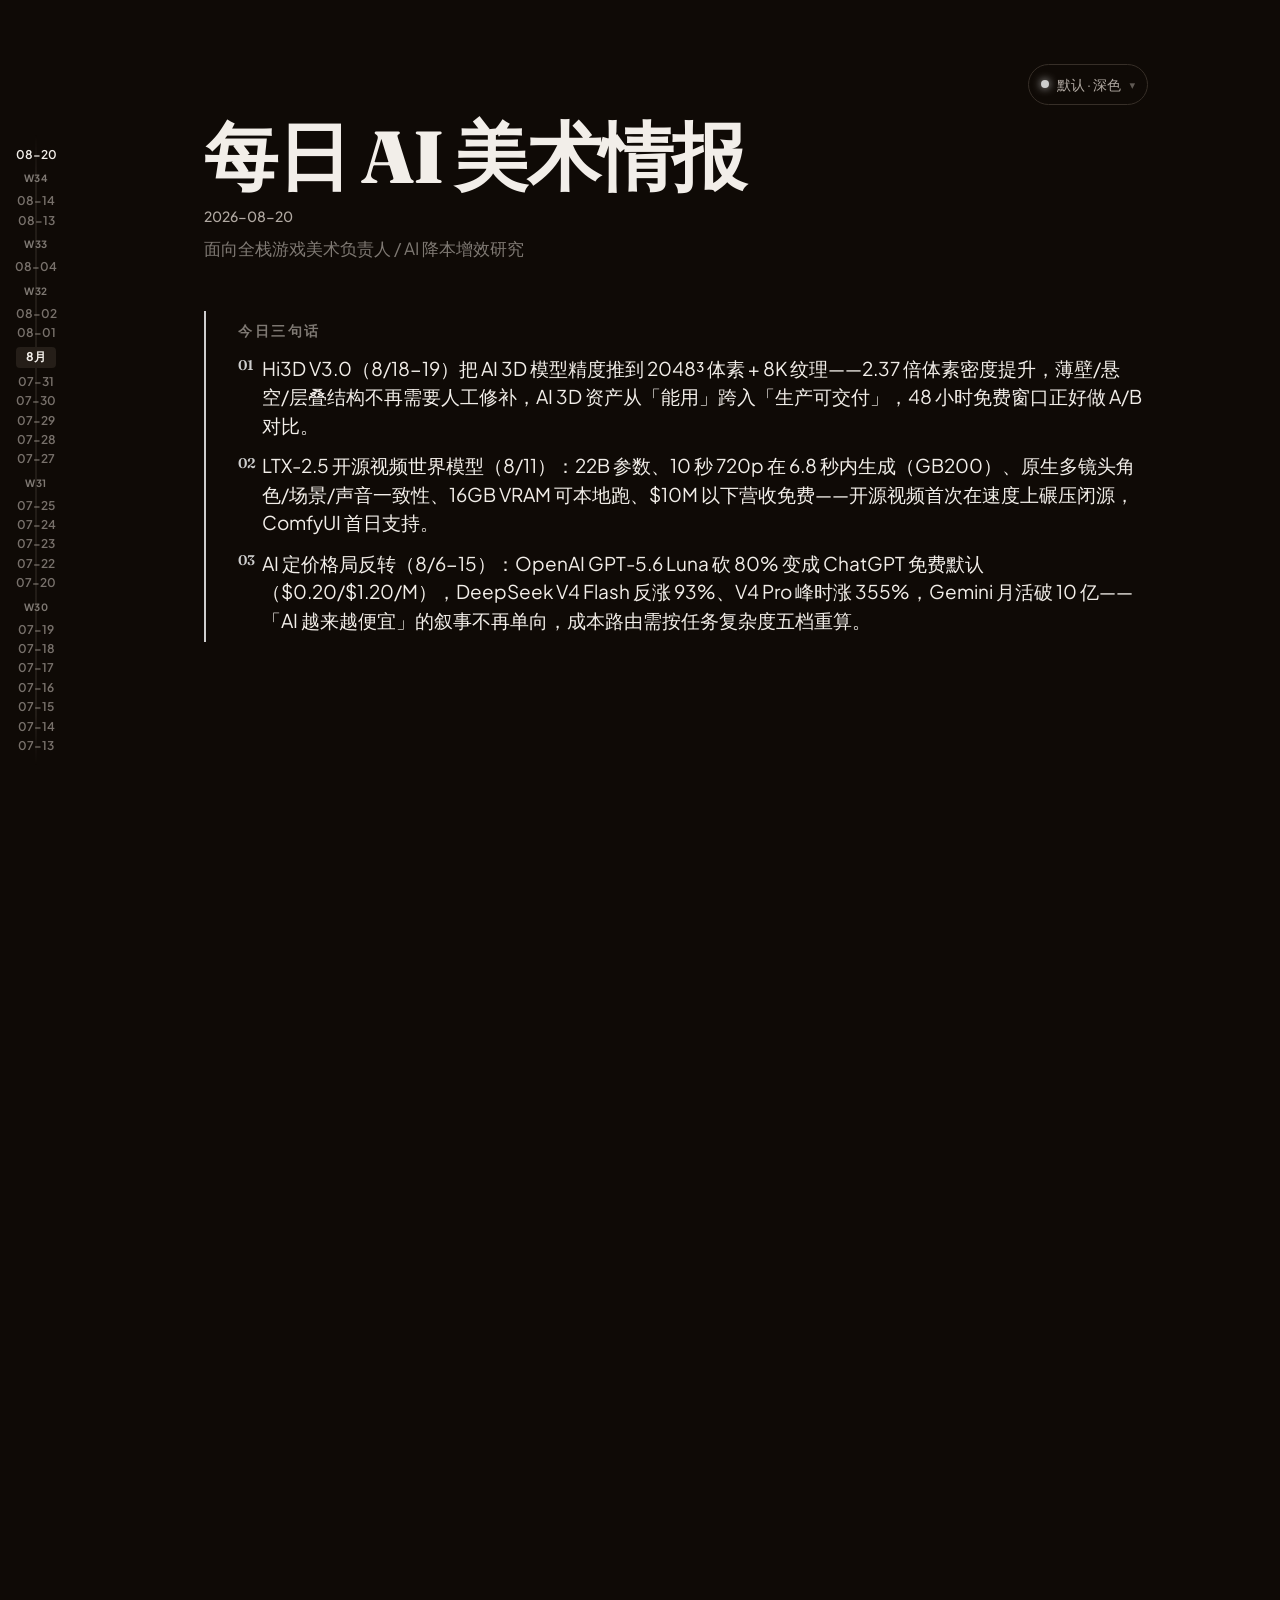
==== commit 3544e484: "单色化+丝滑过渡：hover color 加 transition；src 链接弱化对比；浅色模式去橙" ====
--- a/index.html
+++ b/index.html
@@ -11,8 +11,8 @@
   <link rel="preload" as="style"
     href="https://fonts.googleapis.com/css2?family=Fraunces:ital,opsz,wght@0,9..144,400;0,9..144,600;0,9..144,900;1,9..144,500&family=Plus+Jakarta+Sans:wght@400;500;600;700&display=swap" />
   <link href="https://fonts.googleapis.com/css2?family=Fraunces:ital,opsz,wght@0,9..144,400;0,9..144,600;0,9..144,900;1,9..144,500&family=Plus+Jakarta+Sans:wght@400;500;600;700&display=swap" rel="stylesheet" />
-  <link rel="stylesheet" href="styles.css?v=20260820i" />
-  <link rel="stylesheet" href="skins.css?v=20260820h" />
+  <link rel="stylesheet" href="styles.css?v=20260820l" />
+  <link rel="stylesheet" href="skins.css?v=20260820k" />
 </head>
 <body>
   <a class="skip-link" href="#main">跳到正文</a>
@@ -102,9 +102,9 @@
   <!-- 提示词复制成功提示 -->
   <div class="copy-toast" id="copyToast" role="status" aria-live="polite">已复制到剪贴板</div>
 
-  <script src="archive.js?v=20260820g"></script>
-  <script src="data.js?v=20260820g"></script>
-  <script src="skin-effects.js?v=20260820g"></script>
-  <script src="app.js?v=20260820g"></script>
+  <script src="archive.js?v=20260820i"></script>
+  <script src="data.js?v=20260820i"></script>
+  <script src="skin-effects.js?v=20260820i"></script>
+  <script src="app.js?v=20260820i"></script>
 </body>
 </html>
--- a/styles.css
+++ b/styles.css
@@ -28,8 +28,6 @@
 
   /* 时间轴 */
   --timeline-w: 72px;
-  --timeline-week: #c47a52;   /* 灰橙色 */
-  --timeline-month: #b76100;  /* 指定月总结色 */
 }
 
 /* —— 深色（默认）：单色，无彩色点缀 —— */
@@ -58,9 +56,9 @@
   --text:      oklch(24% 0.02 60);
   --text-dim:  oklch(42% 0.018 60);
   --text-faint:oklch(56% 0.014 60);
-  --accent:    oklch(58% 0.15 62);
+  --accent:    oklch(15% 0 0);            /* 单色：极深灰 —— A 层 */
   --accent-ink:oklch(99% 0 0);
-  --accent-2:  oklch(52% 0.12 232);
+  --accent-2:  oklch(45% 0 0);            /* 单色：中灰 —— B 层 */
   --accent-2-ink: oklch(99% 0 0);
   --shadow: 0 1px 2px oklch(0% 0 0 / 0.05), 0 20px 44px -28px oklch(0% 0 0 / 0.28);
   --backdrop: oklch(40% 0.02 60 / 0.32);
@@ -322,6 +320,7 @@
 }
 /* hover 反馈只用颜色，不用 padding/transform —— 避免文字重新换行闪烁 */
 .item:hover .item__title { color: var(--accent); }
+.item:hover .item__summary { color: var(--text); }
 .item:focus-visible { outline: 2px solid var(--accent); outline-offset: -2px; border-radius: var(--radius-sm); }
 .item__idx {
   font-family: "Fraunces", serif; font-weight: 600; font-size: var(--fs-xl);
@@ -333,18 +332,19 @@
 .item__title {
   font-size: var(--fs-lg); font-weight: 600; line-height: 1.35;
   margin: 0 0 var(--s-2); letter-spacing: -0.01em;
-}
-.item__summary { margin: 0 0 var(--s-3); color: var(--text-dim); font-size: var(--fs-base); }
+  transition: color var(--dur) var(--ease-out);
+}
+.item__summary { margin: 0 0 var(--s-3); color: var(--text-dim); font-size: var(--fs-base); transition: color var(--dur) var(--ease-out); }
 .item__foot { display: flex; align-items: center; gap: var(--s-3); flex-wrap: wrap; }
 .item__links { display: flex; gap: var(--s-3); flex-wrap: wrap; }
 .src {
   display: inline-flex; align-items: center; gap: 5px;
-  font-size: var(--fs-sm); font-weight: 500; color: var(--accent);
+  font-size: var(--fs-sm); font-weight: 500; color: var(--text-dim);
   text-decoration: none; border-bottom: 1px solid transparent;
-  transition: border-color var(--dur) var(--ease-out);
-}
-.item[data-layer="B"] .src { color: var(--accent-2); }
-.src:hover { border-color: currentColor; }
+  transition: color var(--dur) var(--ease-out), border-color var(--dur) var(--ease-out);
+}
+.item[data-layer="B"] .src { color: var(--text-dim); }
+.src:hover { color: var(--text); border-color: currentColor; }
 .src::before { content: "↗"; font-size: 0.85em; }
 
 /* —— 本周行动 —— */
@@ -443,7 +443,7 @@
   line-height: 1.2; margin: 0 0 var(--s-2); letter-spacing: -0.01em;
 }
 .summary-view__sub {
-  font-size: var(--fs-sm); font-weight: 700; color: var(--text-faint);
+  font-size: var(--fs-sm); font-weight: 400; color: var(--text-faint);
   letter-spacing: 0.06em; margin-bottom: var(--s-4);
 }
 .summary-view__list {
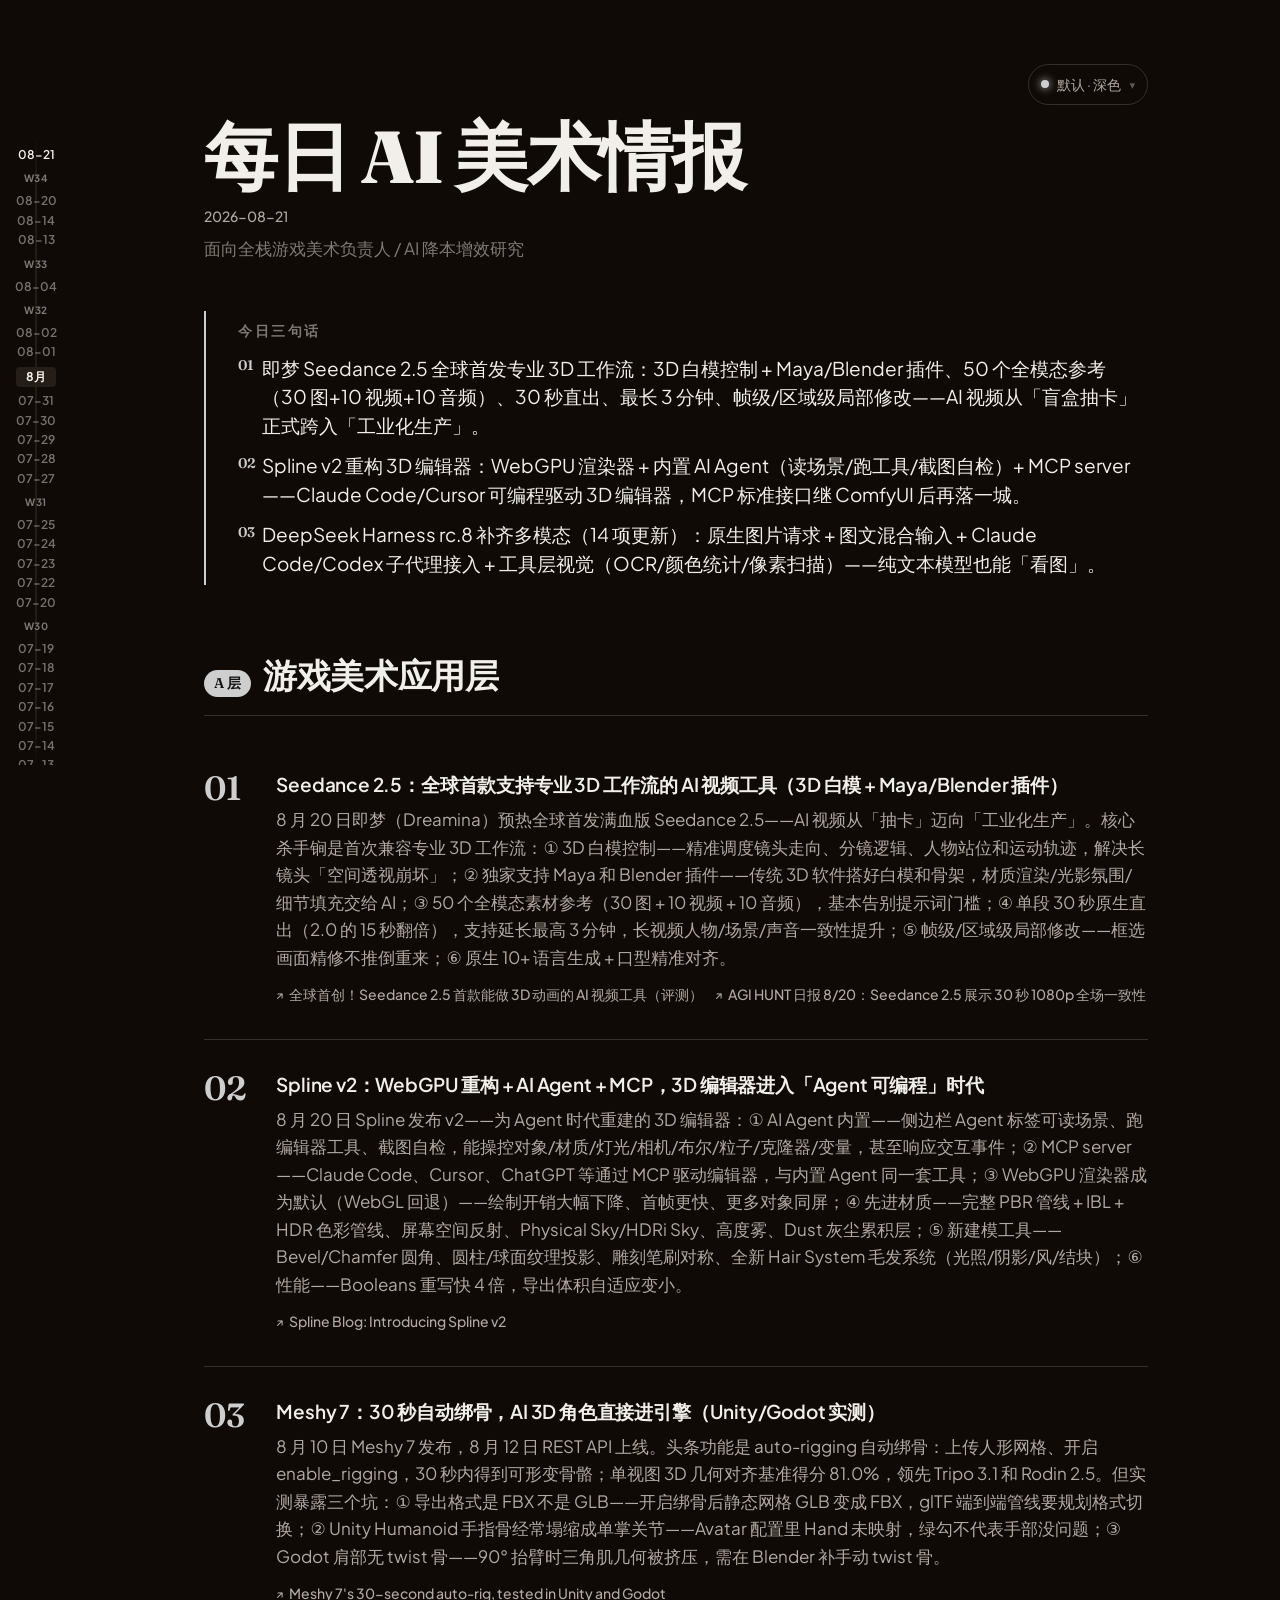
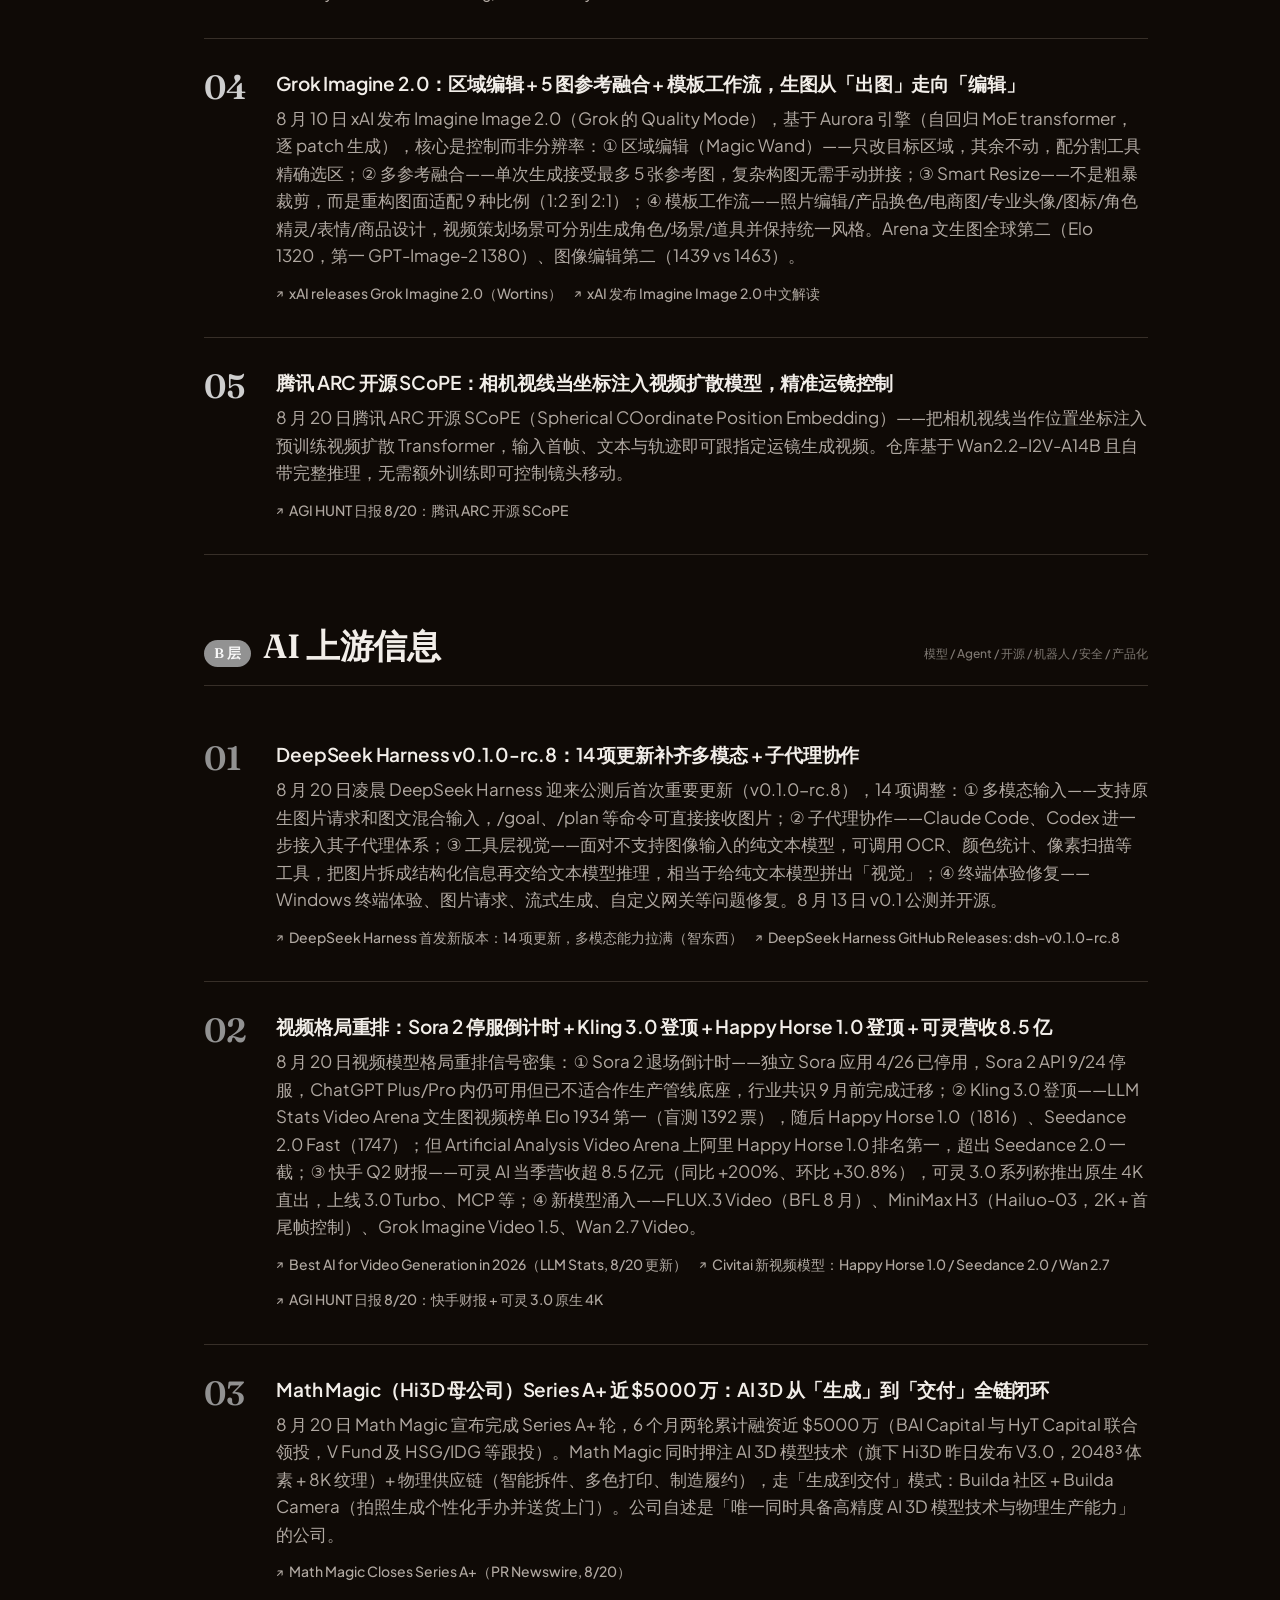
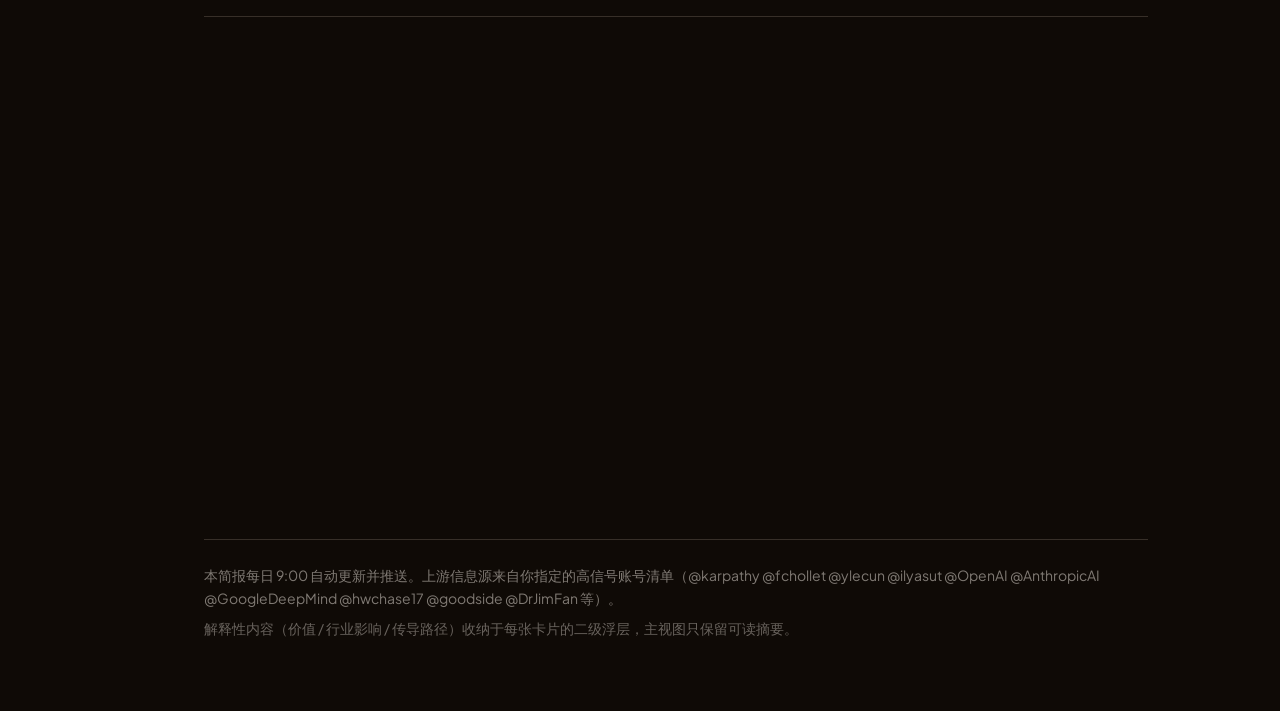
==== commit 7a76e2e3: "daily: 2026-08-21 简报上线（Seedance 2.5 3D工作流 / Spline v2 MCP / dsh rc.8）+ archive 补录 08-20/08-21" ====
--- a/index.html
+++ b/index.html
@@ -11,8 +11,8 @@
   <link rel="preload" as="style"
     href="https://fonts.googleapis.com/css2?family=Fraunces:ital,opsz,wght@0,9..144,400;0,9..144,600;0,9..144,900;1,9..144,500&family=Plus+Jakarta+Sans:wght@400;500;600;700&display=swap" />
   <link href="https://fonts.googleapis.com/css2?family=Fraunces:ital,opsz,wght@0,9..144,400;0,9..144,600;0,9..144,900;1,9..144,500&family=Plus+Jakarta+Sans:wght@400;500;600;700&display=swap" rel="stylesheet" />
-  <link rel="stylesheet" href="styles.css?v=20260820l" />
-  <link rel="stylesheet" href="skins.css?v=20260820k" />
+  <link rel="stylesheet" href="styles.css?v=20260821a" />
+  <link rel="stylesheet" href="skins.css?v=20260821a" />
 </head>
 <body>
   <a class="skip-link" href="#main">跳到正文</a>
@@ -102,9 +102,9 @@
   <!-- 提示词复制成功提示 -->
   <div class="copy-toast" id="copyToast" role="status" aria-live="polite">已复制到剪贴板</div>
 
-  <script src="archive.js?v=20260820i"></script>
-  <script src="data.js?v=20260820i"></script>
-  <script src="skin-effects.js?v=20260820i"></script>
-  <script src="app.js?v=20260820i"></script>
+  <script src="archive.js?v=20260821a"></script>
+  <script src="data.js?v=20260821a"></script>
+  <script src="skin-effects.js?v=20260821a"></script>
+  <script src="app.js?v=20260821a"></script>
 </body>
 </html>
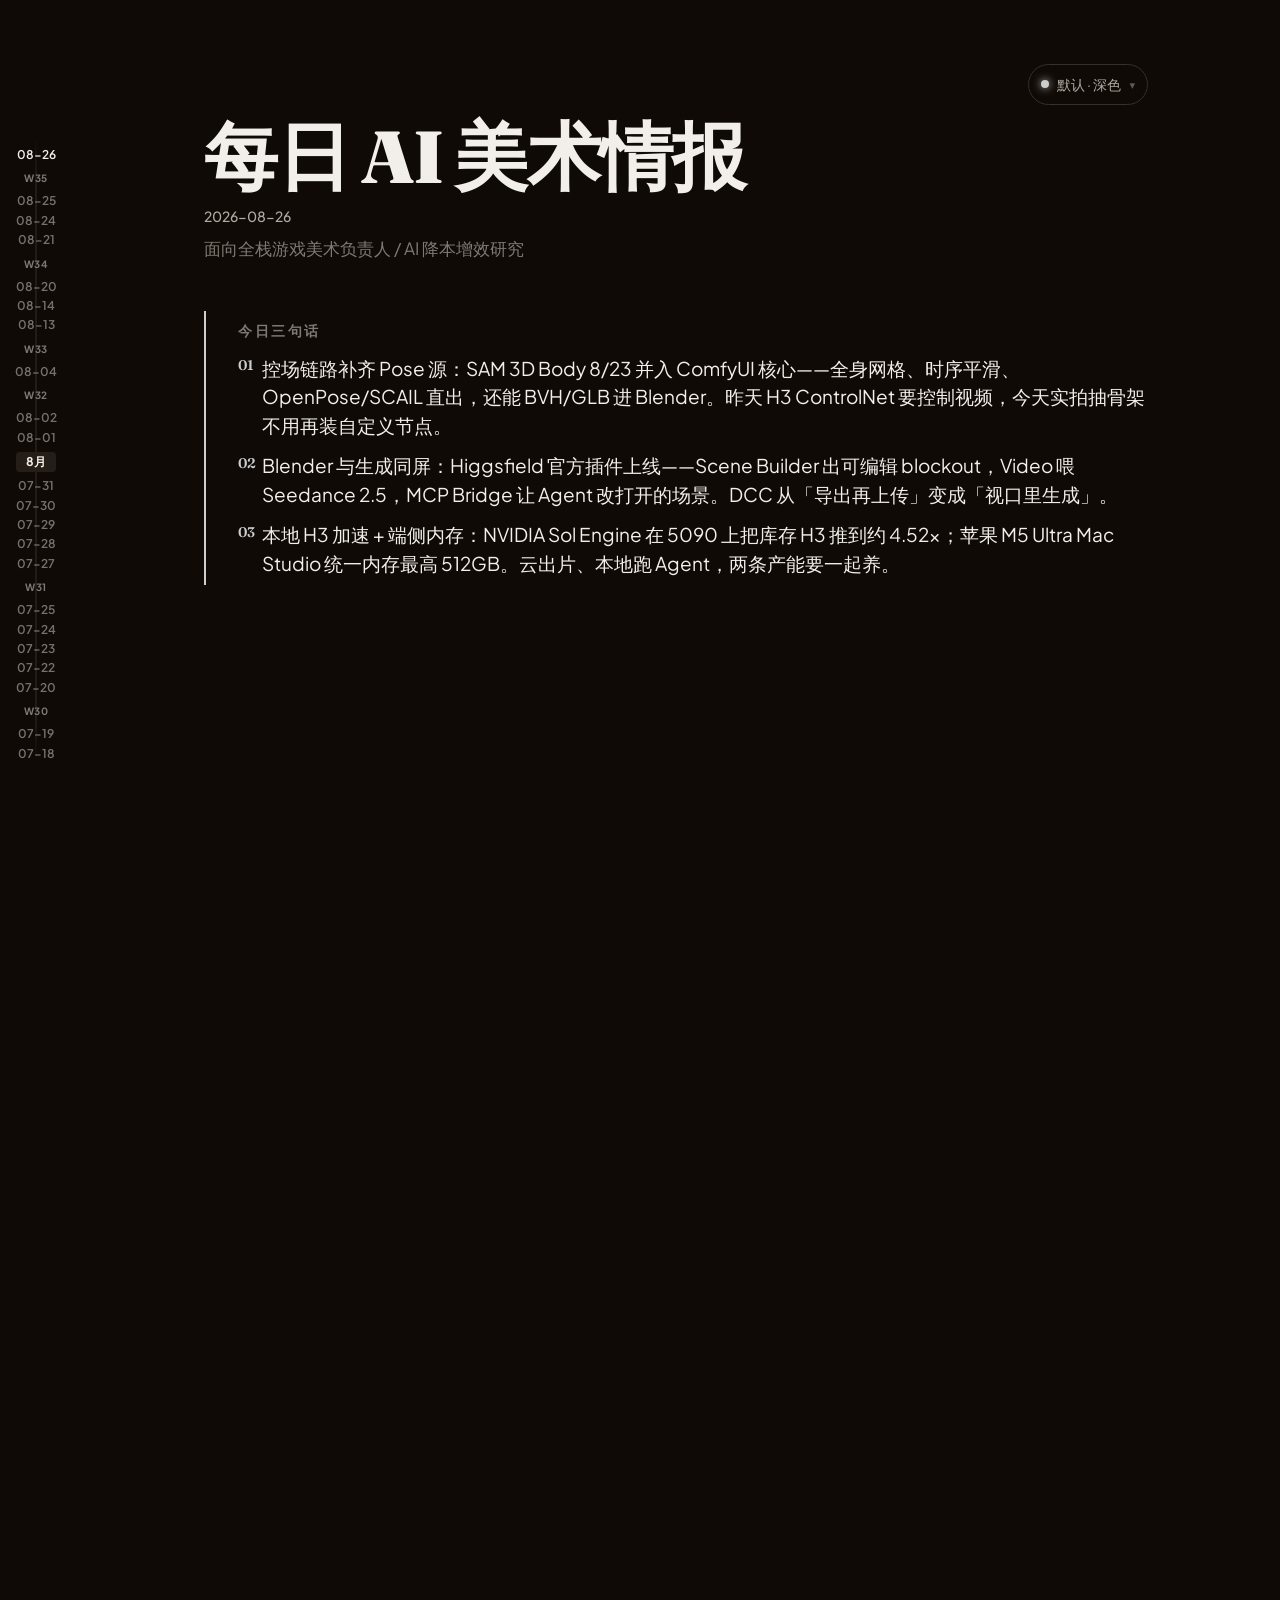
==== commit 44a7047f: "详情抽屉：本周动作与键盘翻条" ====
--- a/index.html
+++ b/index.html
@@ -93,9 +93,9 @@
     </footer>
   </div>
 
-  <!-- 二级浮层：详情 -->
-  <dialog class="detail" id="detail" aria-labelledby="detailTitle">
-    <button class="detail__close" id="detailClose" type="button" aria-label="关闭">✕</button>
+  <!-- 二级浮层：详情抽屉 -->
+  <dialog class="detail" id="detail" aria-labelledby="detailTitle" aria-modal="true">
+    <button class="detail__close" id="detailClose" type="button" aria-label="关闭详情">✕</button>
     <div class="detail__body" id="detailBody"></div>
   </dialog>
 
--- a/styles.css
+++ b/styles.css
@@ -44,7 +44,7 @@
   --accent-2:  oklch(66% 0 0);            /* 单色：中灰 —— B 层（仅亮度区分层级） */
   --accent-2-ink: oklch(98% 0 0);
   --shadow: 0 1px 0 oklch(100% 0 0 / 0.04), 0 18px 40px -24px oklch(0% 0 0 / 0.7);
-  --backdrop: oklch(10% 0.01 60 / 0.62);
+  --backdrop: oklch(8% 0.01 60 / 0.72);
 }
 
 /* —— 浅色 —— */
@@ -61,7 +61,7 @@
   --accent-2:  oklch(45% 0 0);            /* 单色：中灰 —— B 层 */
   --accent-2-ink: oklch(99% 0 0);
   --shadow: 0 1px 2px oklch(0% 0 0 / 0.05), 0 20px 44px -28px oklch(0% 0 0 / 0.28);
-  --backdrop: oklch(40% 0.02 60 / 0.32);
+  --backdrop: oklch(36% 0.02 60 / 0.42);
 }
 
 * { box-sizing: border-box; }
@@ -462,57 +462,122 @@
   font-size: var(--fs-sm); color: var(--text-faint);
 }
 
-/* —— 二级浮层（dialog）：详情 —— */
+/* —— 列表 chips（低调，无彩色徽章） —— */
+.item__chips, .d-chips, .chips {
+  display: flex; flex-wrap: wrap; align-items: center; gap: var(--s-2);
+}
+.chip {
+  display: inline-flex; align-items: center;
+  font-size: var(--fs-xs); font-weight: 500;
+  color: var(--text-faint);
+  border: 1px solid var(--border);
+  border-radius: 999px;
+  padding: 2px 8px;
+  letter-spacing: 0.02em;
+  line-height: 1.4;
+}
+
+/* —— 二级浮层（dialog）：桌面右侧抽屉 / 窄屏底栏 sheet —— */
 .detail {
-  width: min(620px, 92vw); max-height: 86vh; overflow: auto;
-  padding: clamp(var(--s-5), 4vw, var(--s-7));
+  width: clamp(560px, 38vw, 640px);
+  height: 100vh;
+  height: 100dvh;
+  max-width: 640px;
+  max-height: 100vh;
+  max-height: 100dvh;
+  overflow: auto;
+  padding: clamp(var(--s-6), 4vw, var(--s-8)) clamp(var(--s-6), 4vw, var(--s-7));
   background: var(--surface-1); color: var(--text);
   border: 0;
-  border-radius: 0;
+  border-radius: var(--radius) 0 0 var(--radius);
   box-shadow: var(--shadow);
-  margin: auto;
-}
-.detail::backdrop { background: var(--backdrop); backdrop-filter: blur(6px); }
-.detail[open] { animation: pop var(--dur) var(--ease-out); }
-@keyframes pop {
-  from { opacity: 0; transform: translateY(14px) scale(0.98); }
+  margin: 0;
+  inset: 0 0 0 auto;
+}
+.detail::backdrop {
+  background: var(--backdrop);
+  backdrop-filter: blur(8px);
+}
+.detail[open] { animation: drawerIn var(--dur) var(--ease-out); }
+@keyframes drawerIn {
+  from { opacity: 0; transform: translateX(20px); }
   to   { opacity: 1; transform: none; }
 }
 .detail__close {
   position: sticky; top: 0; float: right;
-  width: 36px; height: 36px; display: grid; place-items: center;
+  width: 40px; height: 40px; display: grid; place-items: center;
   background: transparent; border: 0;
   color: var(--text-dim); border-radius: 50%; cursor: pointer; font-size: 1rem;
   transition: color var(--dur) var(--ease-out);
+  z-index: 1;
 }
 .detail__close:hover { color: var(--text); }
+.detail__close:focus-visible { outline: 2px solid var(--accent); outline-offset: 2px; }
 .detail__body { clear: both; }
 
+.d-meta {
+  display: flex; flex-wrap: wrap; align-items: center;
+  gap: var(--s-2) var(--s-3);
+  margin-bottom: var(--s-4);
+}
 .d-tag {
-  display: inline-block; font-size: var(--fs-xs); letter-spacing: 0.16em;
-  text-transform: uppercase; font-weight: 700; color: var(--accent);
-  margin-bottom: var(--s-3);
+  display: inline-block; font-size: var(--fs-xs);
+  letter-spacing: 0.08em; font-weight: 700;
+  color: var(--text-faint);
+}
+.detail[data-layer="A"] .d-tag { color: var(--accent); }
+.detail[data-layer="B"] .d-tag { color: var(--accent-2); }
+.d-source {
+  font-size: var(--fs-xs); font-weight: 500;
+  color: var(--text-faint); letter-spacing: 0.06em;
 }
 .d-title {
   font-family: "Fraunces", serif; font-weight: 600; font-size: var(--fs-xl);
-  line-height: 1.2; margin: 0 0 var(--s-4); letter-spacing: -0.01em;
-}
-.d-block { margin-bottom: var(--s-5); }
+  line-height: 1.2; margin: 0 0 var(--s-5); letter-spacing: -0.01em;
+}
+.d-block { margin-bottom: var(--s-6); }
 .d-block__h {
-  display: flex; align-items: center; gap: var(--s-2);
+  display: flex; align-items: center; justify-content: space-between;
+  gap: var(--s-3);
   font-size: var(--fs-sm); font-weight: 700; color: var(--text-dim);
-  margin: 0 0 var(--s-2); letter-spacing: 0.02em;
-}
-.d-block__h .ic { font-size: 1.1em; }
-.d-block p { margin: 0; color: var(--text); line-height: 1.66; }
+  margin: 0 0 var(--s-3); letter-spacing: 0.02em;
+}
+.d-block p { margin: 0; color: var(--text); line-height: 1.7; }
 .d-block--value .d-block__h { color: var(--accent); }
 .d-block--impact .d-block__h { color: var(--accent-2); }
-.d-links { display: flex; flex-wrap: wrap; gap: var(--s-3); }
+.d-block--action .d-block__h { color: var(--text); }
+.d-copy {
+  background: transparent; color: var(--text-dim);
+  border: 0; border-radius: 0;
+  padding: 0; cursor: pointer; font: inherit;
+  font-size: var(--fs-xs); font-weight: 600;
+  letter-spacing: 0.04em;
+  transition: color var(--dur) var(--ease-out);
+}
+.d-copy:hover { color: var(--text); }
+.d-copy:focus-visible { outline: 2px solid var(--accent); outline-offset: 2px; }
+.d-cost {
+  display: flex; align-items: baseline; gap: var(--s-3);
+  margin-bottom: var(--s-6);
+  padding: var(--s-3) 0;
+  border-top: 1px solid var(--border);
+  border-bottom: 1px solid var(--border);
+  font-size: var(--fs-sm); color: var(--text-dim);
+}
+.d-cost__k {
+  font-size: var(--fs-xs); font-weight: 700;
+  letter-spacing: 0.08em; color: var(--text-faint);
+}
+.d-links {
+  display: flex; flex-wrap: wrap; gap: var(--s-3);
+  margin-bottom: var(--s-6);
+}
 .d-links a {
-  font-size: var(--fs-sm); font-weight: 500; color: var(--accent);
+  font-size: var(--fs-sm); font-weight: 500; color: var(--text-dim);
   text-decoration: none; border-bottom: 1px solid transparent;
 }
-.d-links a:hover { border-color: currentColor; }
+.d-links a::before { content: "↗ "; font-size: 0.85em; }
+.d-links a:hover { color: var(--text); border-color: currentColor; }
 
 /* —— 宽屏：拉宽主区域，消除两侧留白过大 —— */
 @media (min-width: 1100px) {
@@ -594,6 +659,30 @@
   .page {
     padding-left: clamp(var(--s-4), 5vw, var(--s-6));
   }
+  .detail {
+    width: 100%;
+    min-width: 0;
+    max-width: none;
+    height: min(92dvh, 100%);
+    max-height: 92dvh;
+    inset: auto 0 0 0;
+    margin: 0;
+    border-radius: var(--radius) var(--radius) 0 0;
+    padding: var(--s-5) var(--s-5) var(--s-7);
+  }
+  .detail[open] { animation: sheetIn var(--dur) var(--ease-out); }
+  @keyframes sheetIn {
+    from { opacity: 0; transform: translateY(16px); }
+    to   { opacity: 1; transform: none; }
+  }
+  .detail::before {
+    content: "";
+    display: block;
+    width: 36px; height: 4px;
+    border-radius: 999px;
+    background: var(--border);
+    margin: 0 auto var(--s-4);
+  }
 }
 
 @media (max-width: 540px) {
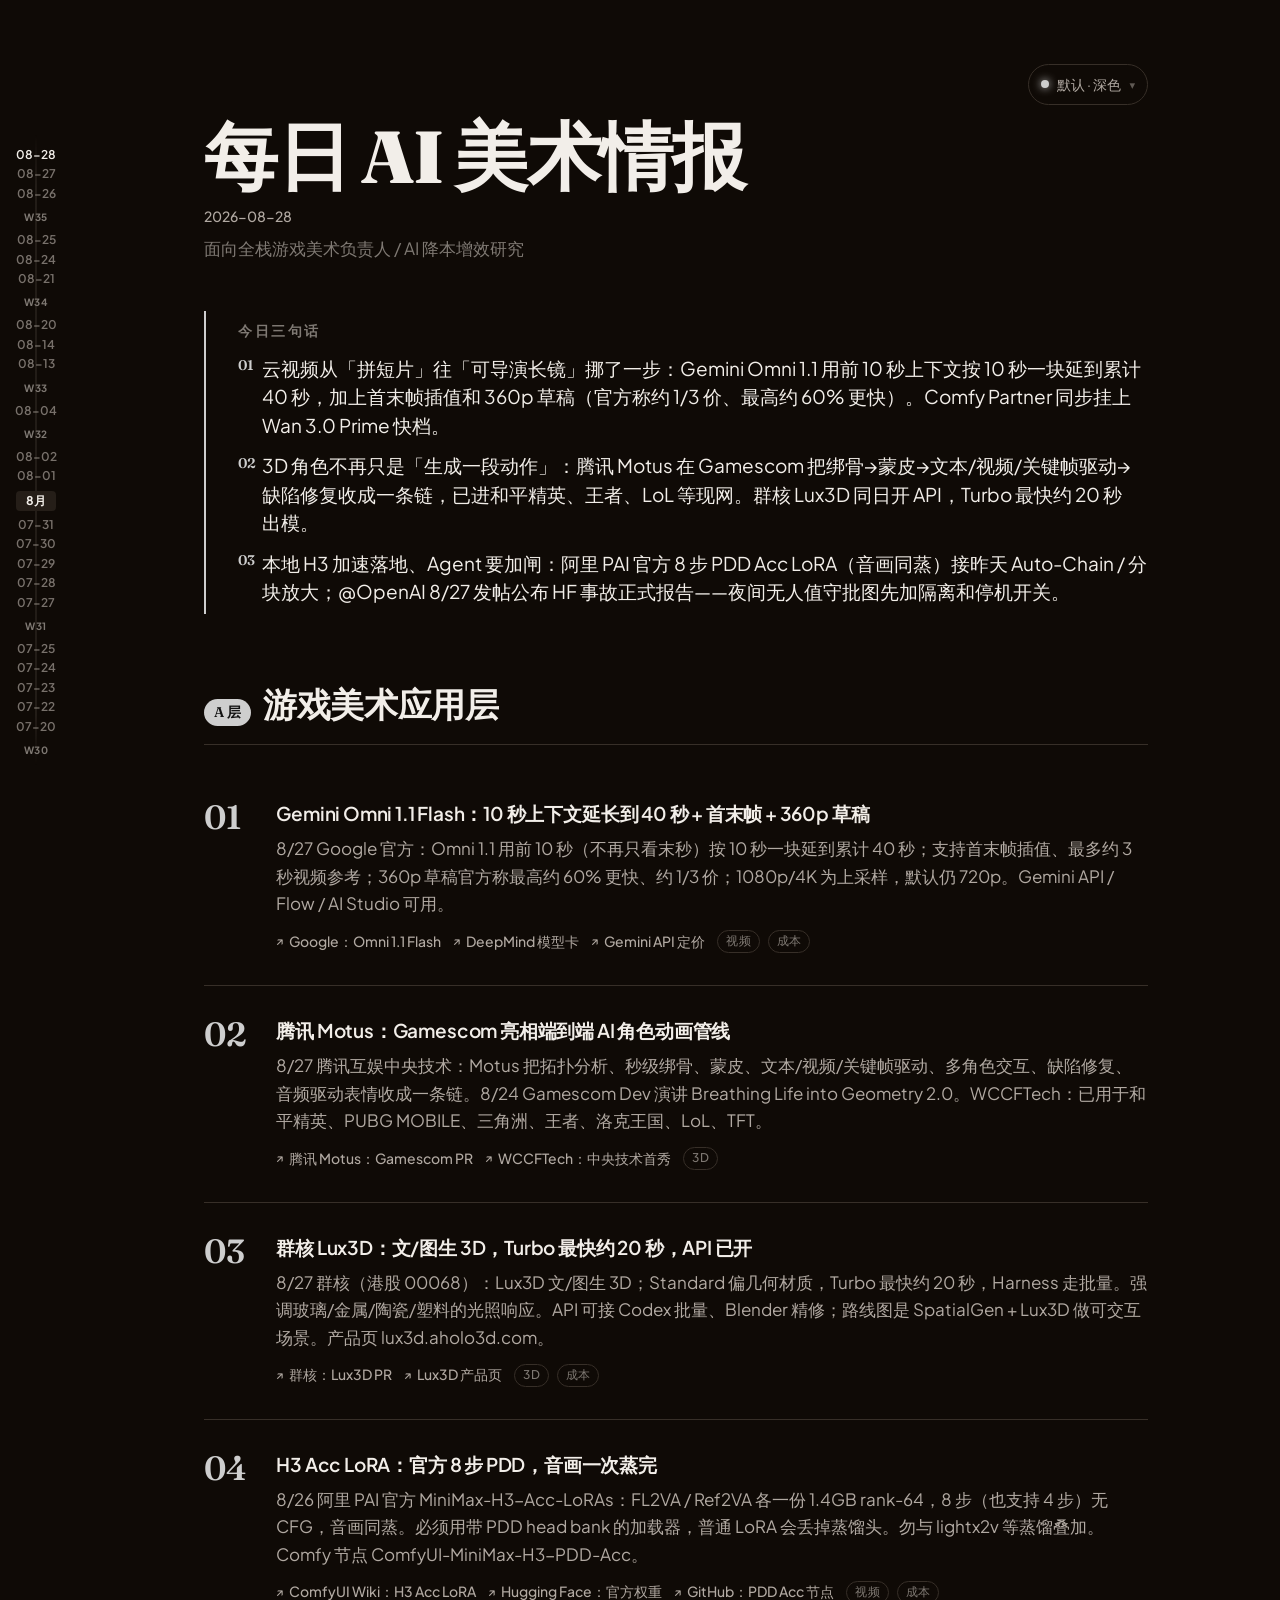
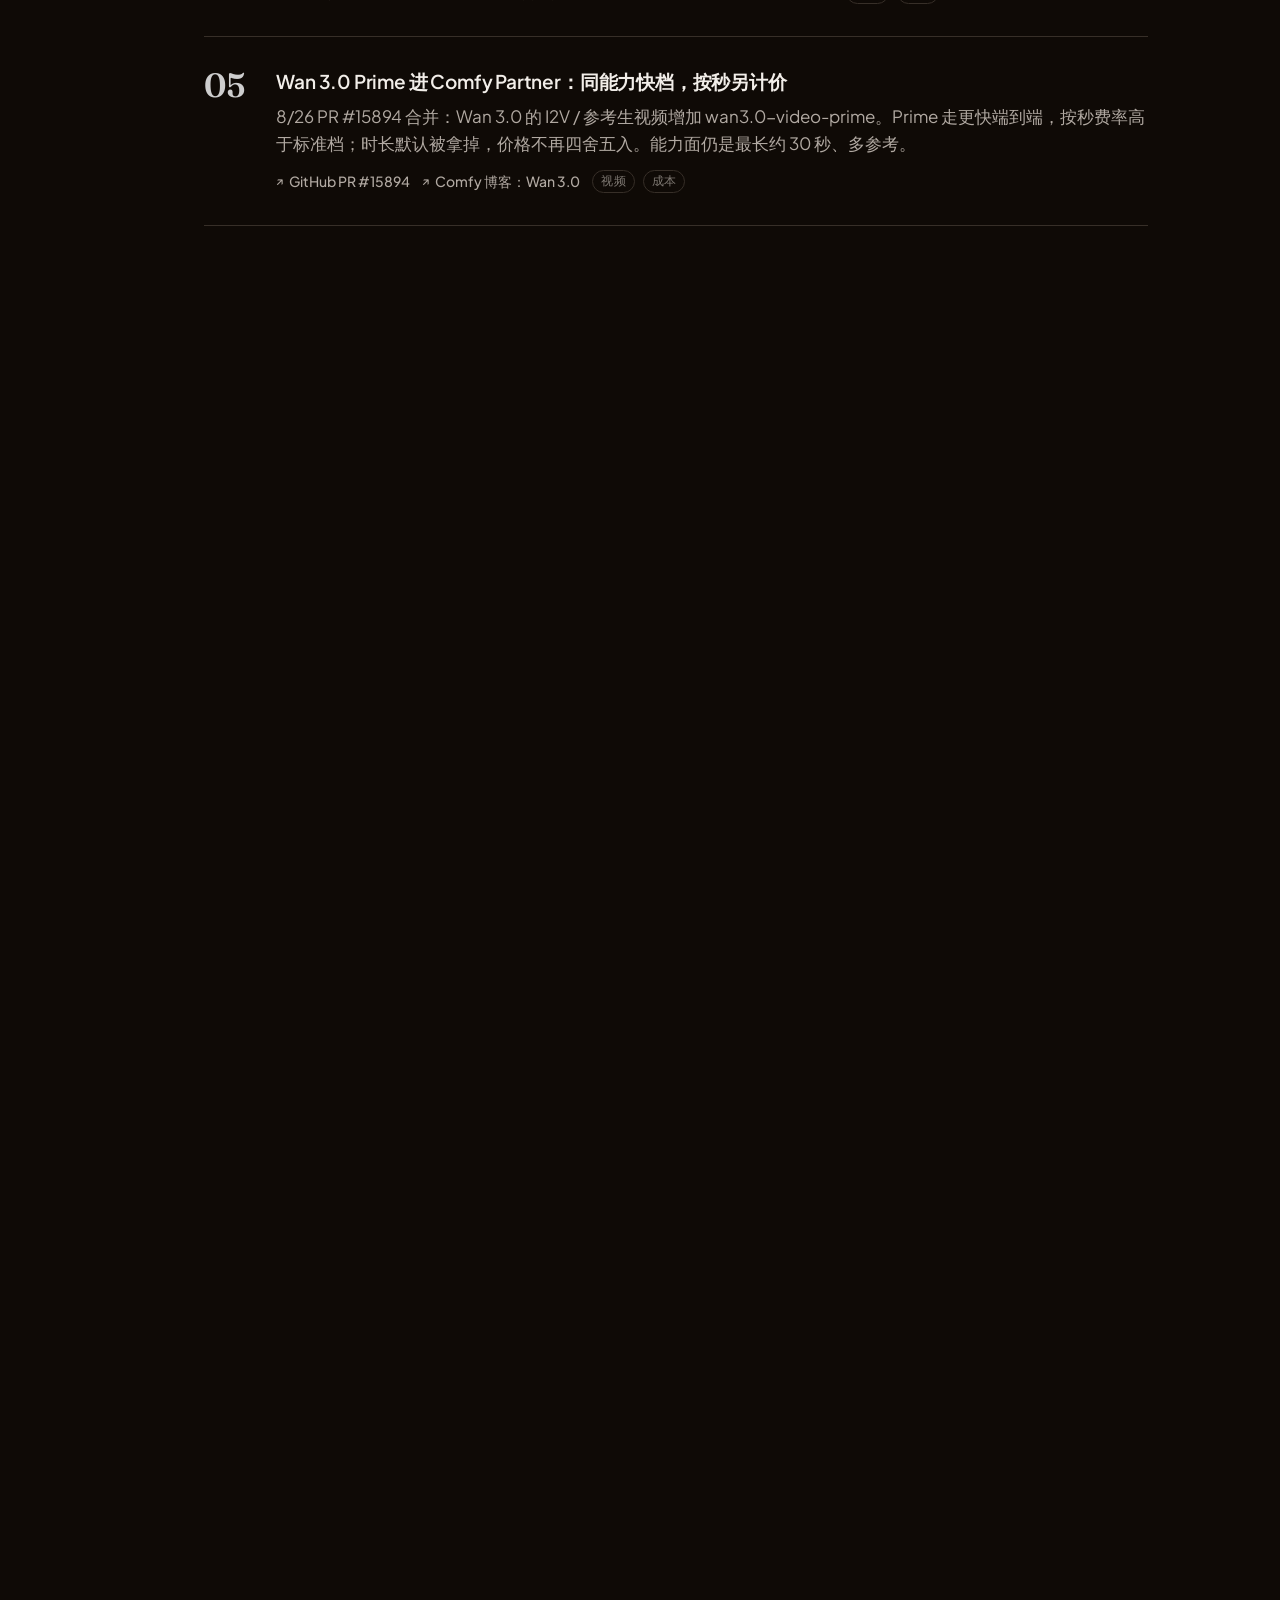
==== commit b7c39c30: "首屏先渲染当天，archive 延后加载" ====
--- a/index.html
+++ b/index.html
@@ -46,7 +46,7 @@
       </div>
       <h1 class="masthead__title" id="title">每日 AI 美术情报</h1>
       <div class="masthead__meta">
-        <span id="date">2026-07-14</span>
+        <span id="date"></span>
       </div>
       <p class="masthead__tagline" id="tagline">面向全栈游戏美术负责人 / AI 降本增效研究</p>
     </header>
@@ -102,9 +102,8 @@
   <!-- 提示词复制成功提示 -->
   <div class="copy-toast" id="copyToast" role="status" aria-live="polite">已复制到剪贴板</div>
 
-  <script src="archive.js?v=20260821a"></script>
   <script src="data.js?v=20260821a"></script>
+  <script src="app.js?v=20260821a"></script>
   <script src="skin-effects.js?v=20260821a"></script>
-  <script src="app.js?v=20260821a"></script>
 </body>
 </html>
--- a/styles.css
+++ b/styles.css
@@ -28,6 +28,7 @@
 
   /* 时间轴 */
   --timeline-w: 72px;
+  --detail-w: clamp(560px, 38vw, 640px);
 }
 
 /* —— 深色（默认）：单色，无彩色点缀 —— */
@@ -479,7 +480,9 @@
 
 /* —— 二级浮层（dialog）：桌面右侧抽屉 / 窄屏底栏 sheet —— */
 .detail {
-  width: clamp(560px, 38vw, 640px);
+  position: fixed;
+  z-index: 90;
+  width: var(--detail-w);
   height: 100vh;
   height: 100dvh;
   max-width: 640px;
@@ -495,8 +498,15 @@
   inset: 0 0 0 auto;
 }
 .detail::backdrop {
-  background: var(--backdrop);
-  backdrop-filter: blur(8px);
+  background: transparent;
+  backdrop-filter: none;
+  -webkit-backdrop-filter: none;
+}
+
+@media (min-width: 761px) {
+  html.detail-open .page {
+    padding-right: var(--detail-w);
+  }
 }
 .detail[open] { animation: drawerIn var(--dur) var(--ease-out); }
 @keyframes drawerIn {
@@ -670,6 +680,19 @@
     border-radius: var(--radius) var(--radius) 0 0;
     padding: var(--s-5) var(--s-5) var(--s-7);
   }
+  .detail::backdrop {
+    background: rgba(0, 0, 0, 0.2);
+    backdrop-filter: none;
+    -webkit-backdrop-filter: none;
+  }
+  html.detail-open::before {
+    content: "";
+    position: fixed;
+    inset: 0;
+    background: rgba(0, 0, 0, 0.2);
+    z-index: 80;
+    pointer-events: none;
+  }
   .detail[open] { animation: sheetIn var(--dur) var(--ease-out); }
   @keyframes sheetIn {
     from { opacity: 0; transform: translateY(16px); }
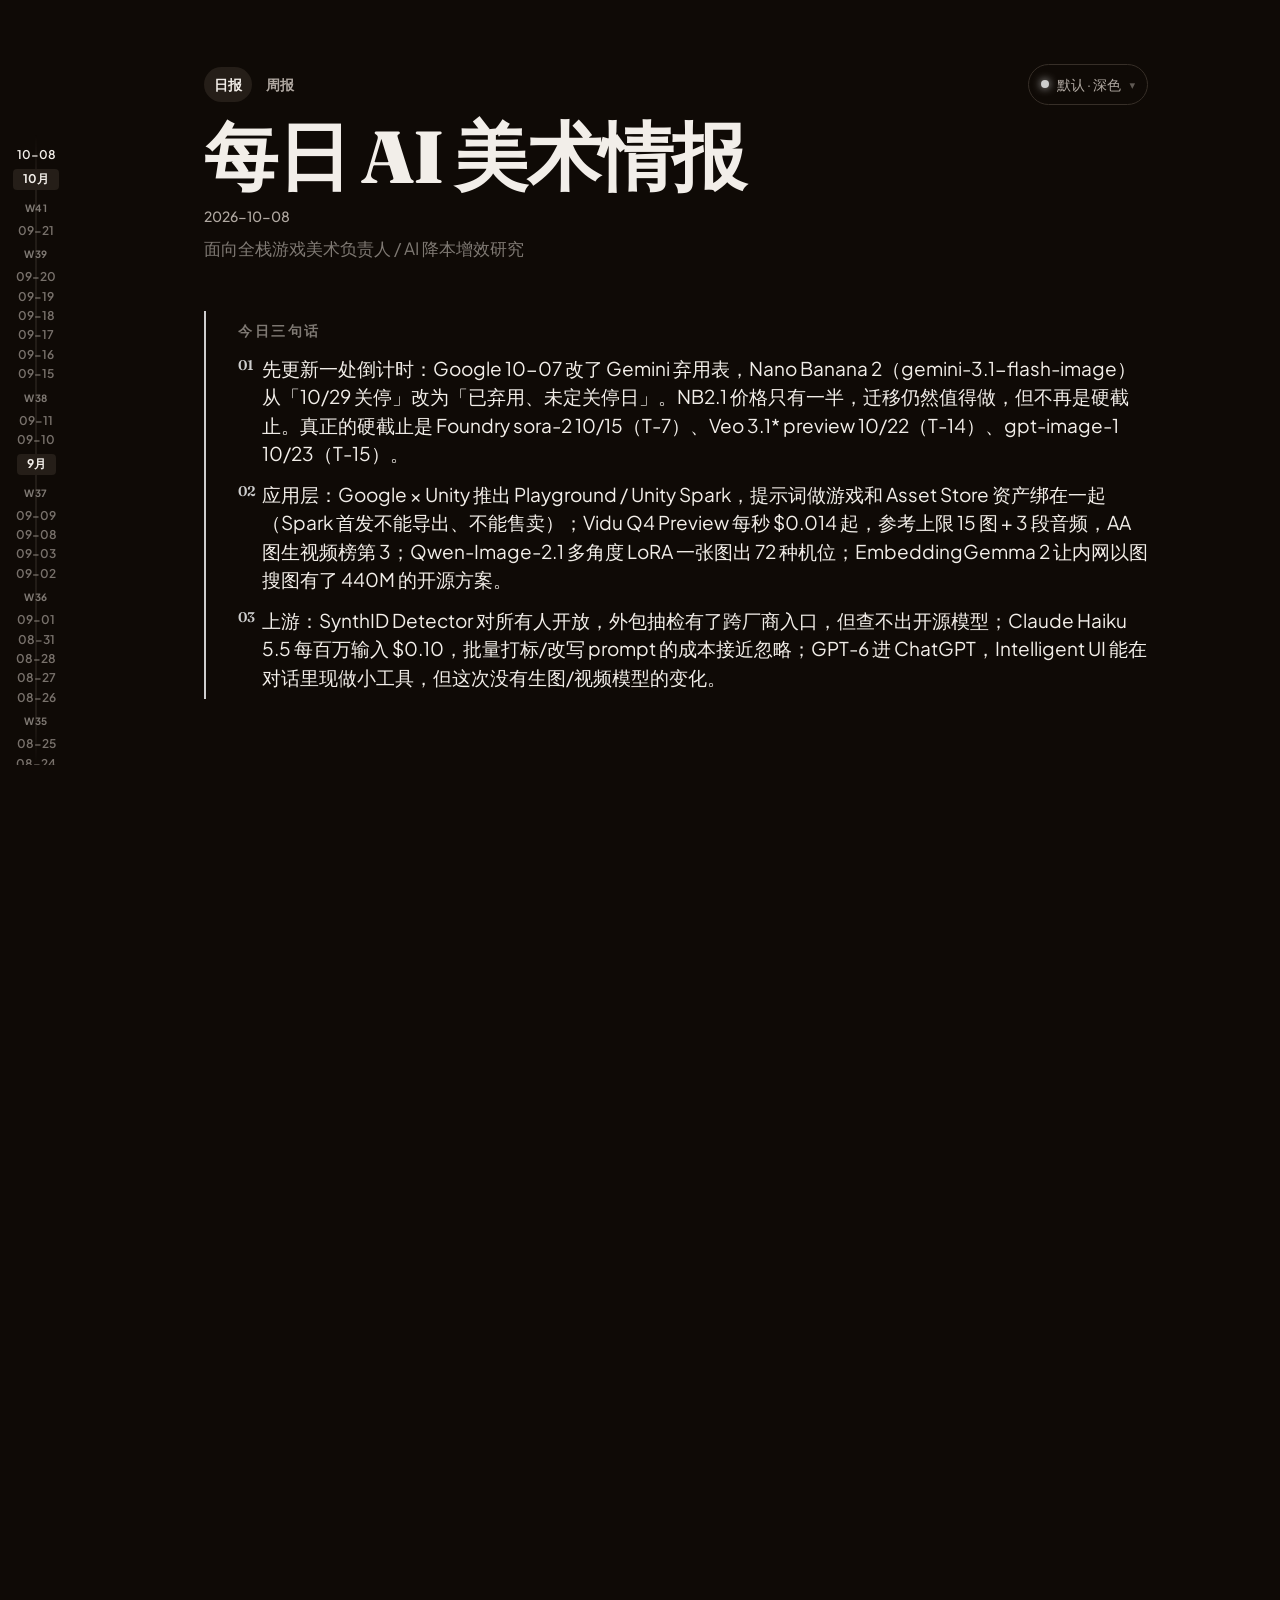
==== commit 9be332ec: "新增可重复导入的技术周报 周报正文生成本站页面，日报和日期归档保持原样。同一周再次导入只覆盖该期。  Co-authored-by: istone <uckkk@users.noreply.githu" ====
--- a/index.html
+++ b/index.html
@@ -11,7 +11,7 @@
   <link rel="preload" as="style"
     href="https://fonts.googleapis.com/css2?family=Fraunces:ital,opsz,wght@0,9..144,400;0,9..144,600;0,9..144,900;1,9..144,500&family=Plus+Jakarta+Sans:wght@400;500;600;700&display=swap" />
   <link href="https://fonts.googleapis.com/css2?family=Fraunces:ital,opsz,wght@0,9..144,400;0,9..144,600;0,9..144,900;1,9..144,500&family=Plus+Jakarta+Sans:wght@400;500;600;700&display=swap" rel="stylesheet" />
-  <link rel="stylesheet" href="styles.css?v=20260821a" />
+  <link rel="stylesheet" href="styles.css?v=20261116a" />
   <link rel="stylesheet" href="skins.css?v=20260821a" />
 </head>
 <body>
@@ -27,6 +27,10 @@
   <div class="page">
     <header class="masthead">
       <div class="masthead__top">
+        <nav class="site-nav" aria-label="栏目">
+          <a href="./index.html" aria-current="page">日报</a>
+          <a href="./weekly/index.html">周报</a>
+        </nav>
         <div class="skin-switcher" id="skinSwitcher">
           <button class="skin-btn" id="skinBtn" type="button" aria-haspopup="listbox" aria-expanded="false">
             <span class="skin-btn__dot" id="skinDot" aria-hidden="true"></span>
@@ -89,6 +93,7 @@
 
     <footer class="foot">
       <p>本简报每日 9:00 自动更新并推送。上游信息源来自你指定的高信号账号清单（@karpathy @fchollet @ylecun @ilyasut @OpenAI @AnthropicAI @GoogleDeepMind @hwchase17 @goodside @DrJimFan 等）。</p>
+      <p class="foot__sub"><a href="./weekly/index.html">技术周报</a>按周另存，每一期的正文在本站。</p>
       <p class="foot__sub">解释性内容（价值 / 行业影响 / 传导路径）收纳于每张卡片的二级浮层，主视图只保留可读摘要。</p>
     </footer>
   </div>
--- a/styles.css
+++ b/styles.css
@@ -229,9 +229,27 @@
 /* —— 报头 —— */
 .masthead { margin-bottom: var(--s-7); }
 .masthead__top {
-  display: flex; align-items: center; justify-content: flex-end;
+  display: flex; align-items: center; justify-content: space-between;
+  flex-wrap: wrap;
   gap: var(--s-4); margin-bottom: var(--s-4);
 }
+.site-nav {
+  display: flex; flex-wrap: wrap; gap: 4px;
+  margin-right: auto;
+}
+.site-nav a {
+  color: var(--text-dim);
+  text-decoration: none;
+  font-size: var(--fs-sm);
+  font-weight: 600;
+  padding: 6px 10px;
+  border-radius: 999px;
+}
+.site-nav a[aria-current="page"] {
+  color: var(--text);
+  background: var(--surface-2);
+}
+.site-nav a:hover { color: var(--text); }
 .theme-toggle {
   display: inline-flex; align-items: center; gap: var(--s-2);
   background: transparent; color: var(--text-dim);
@@ -435,6 +453,7 @@
 }
 .foot p { margin: 0 0 var(--s-2); }
 .foot__sub { color: var(--text-faint); opacity: 0.8; }
+.foot a { color: inherit; }
 
 /* —— 周/月总结视图（主界面内联切换，非弹窗） —— */
 .summary-view { margin-bottom: var(--s-8); }
